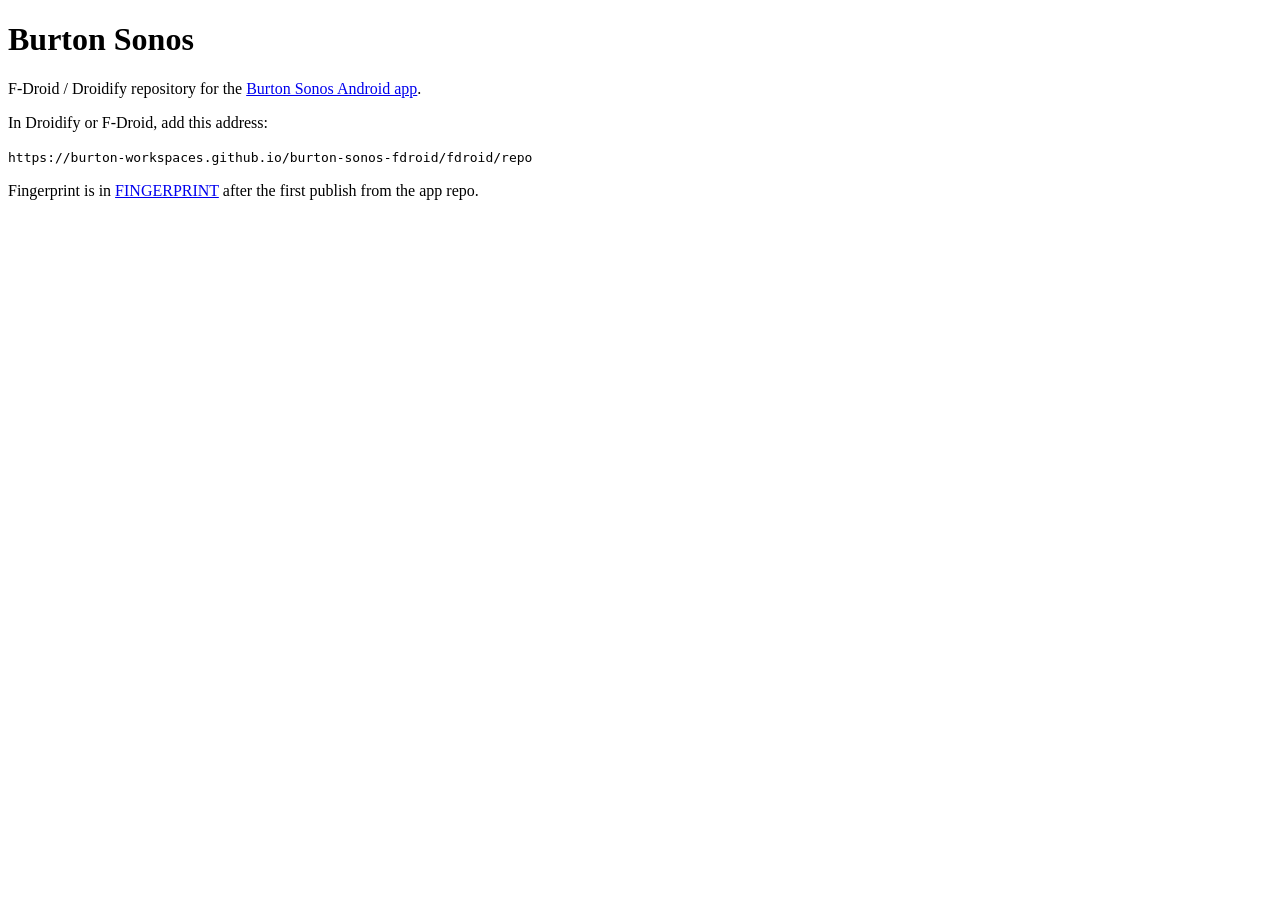
==== index.html @ 523a694f "docs: scaffold the Burton Sonos F-Droid GitHub Pages site" ====
<!DOCTYPE html>
<html lang="en">
<head>
  <meta charset="utf-8">
  <meta name="viewport" content="width=device-width, initial-scale=1">
  <title>Burton Sonos F-Droid repo</title>
</head>
<body>
  <h1>Burton Sonos</h1>
  <p>
    F-Droid / Droidify repository for the
    <a href="https://github.com/Burton-Workspaces/burton-sonos-android">Burton Sonos Android app</a>.
  </p>
  <p>In Droidify or F-Droid, add this address:</p>
  <p><code>https://burton-workspaces.github.io/burton-sonos-fdroid/fdroid/repo</code></p>
  <p>
    Fingerprint is in
    <a href="FINGERPRINT">FINGERPRINT</a>
    after the first publish from the app repo.
  </p>
</body>
</html>
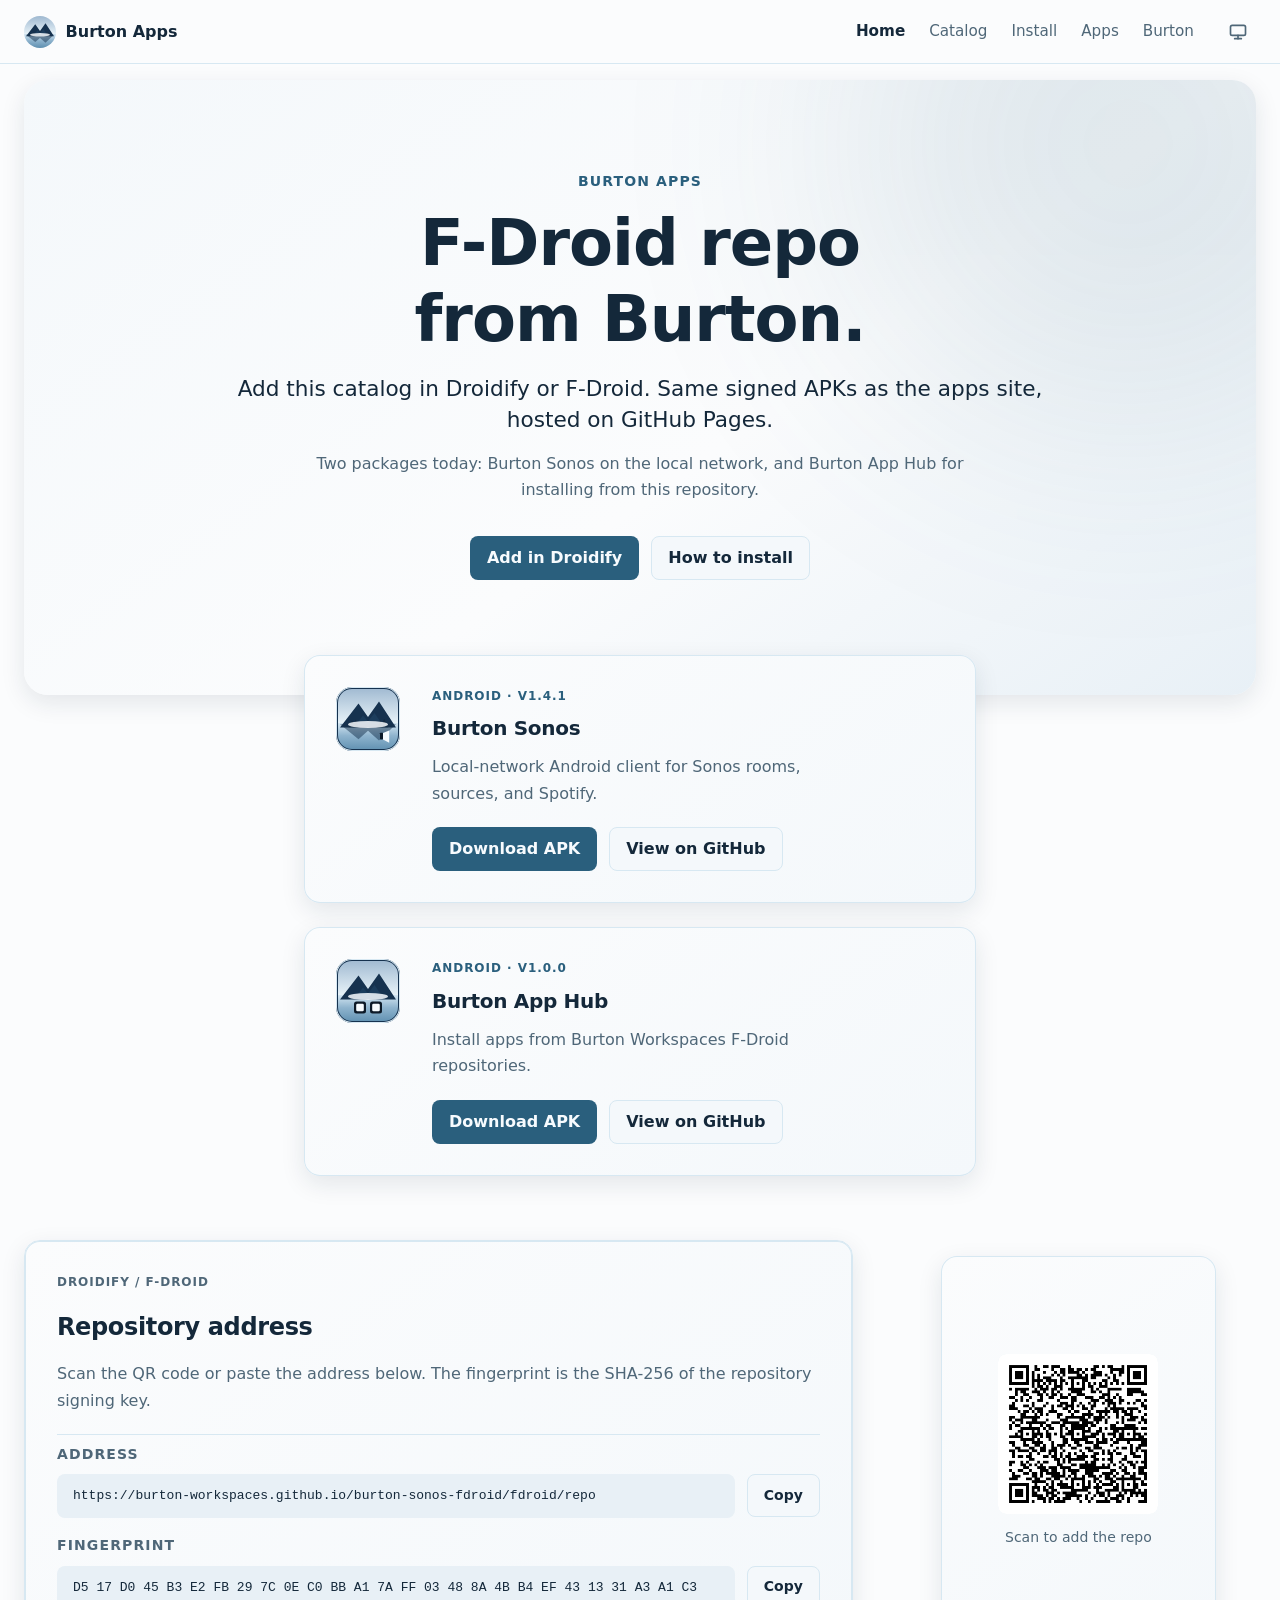
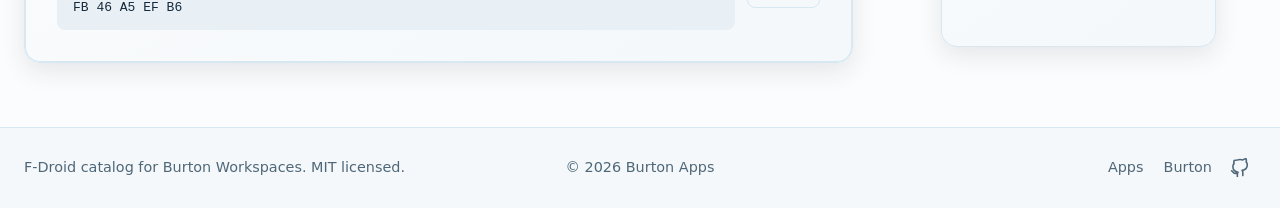
==== commit 23baa595: "Match GitHub Pages to the Burton Apps site. Rebuild the Pages landing and F-Droid catalog HTML with " ====
--- a/index.html
+++ b/index.html
@@ -1,22 +1,282 @@
-<!DOCTYPE html>
-<html lang="en">
+<!doctype html>
+<html lang="en" dir="ltr">
 <head>
   <meta charset="utf-8">
   <meta name="viewport" content="width=device-width, initial-scale=1">
-  <title>Burton Sonos F-Droid repo</title>
+  <title>F-Droid repo from Burton. | Burton Apps</title>
+  <script>
+    (function () {
+      var storageKey = "devlab-theme-color-mode";
+      var root = document.documentElement;
+      var defaultMode = "system";
+      var brandId = "burton";
+
+      function isValidMode(mode) {
+        return mode === "light" || mode === "dark" || mode === "system";
+      }
+
+      function getSystemTheme() {
+        return window.matchMedia && window.matchMedia("(prefers-color-scheme: dark)").matches
+          ? "dark"
+          : "light";
+      }
+
+      function resolveTheme(mode) {
+        return mode === "system" ? getSystemTheme() : mode;
+      }
+
+      function getStoredMode() {
+        try {
+          return localStorage.getItem(storageKey);
+        } catch (_) {
+          return null;
+        }
+      }
+
+      var storedMode = getStoredMode();
+      var mode = isValidMode(storedMode) ? storedMode : defaultMode;
+
+      if (!isValidMode(mode)) {
+        mode = "system";
+      }
+
+      root.dataset.themeDefault = defaultMode;
+      root.dataset.themeMode = mode;
+      root.dataset.theme = resolveTheme(mode);
+      root.dataset.brand = brandId;
+    })();
+  </script>
+  <meta name="description" content="Add the Burton Workspaces catalog in Droidify or F-Droid. Signed Android apps, hosted on GitHub Pages.">
+  <link rel="canonical" href="https://burton-workspaces.github.io/burton-sonos-fdroid/">
+  <meta property="og:title" content="F-Droid repo from Burton.">
+  <meta property="og:description" content="Add the Burton Workspaces catalog in Droidify or F-Droid. Signed Android apps, hosted on GitHub Pages.">
+  <meta property="og:type" content="website">
+  <meta property="og:url" content="https://burton-workspaces.github.io/burton-sonos-fdroid/">
+  <meta property="og:site_name" content="Burton Apps">
+  <meta name="twitter:card" content="summary">
+  <meta name="twitter:title" content="F-Droid repo from Burton.">
+  <meta name="twitter:description" content="Add the Burton Workspaces catalog in Droidify or F-Droid. Signed Android apps, hosted on GitHub Pages.">
+  <meta name="theme-color" content="#ffffff" media="(prefers-color-scheme: light)">
+  <meta name="theme-color" content="#071018" media="(prefers-color-scheme: dark)">
+  <link rel="icon" href="favicon.svg" type="image/svg+xml">
+  <link rel="stylesheet" href="css/main.css">
+  <link rel="stylesheet" href="css/custom.css">
+  <link rel="stylesheet" href="css/repo.css">
 </head>
 <body>
-  <h1>Burton Sonos</h1>
-  <p>
-    F-Droid / Droidify repository for the
-    <a href="https://github.com/Burton-Workspaces/burton-sonos-android">Burton Sonos Android app</a>.
-  </p>
-  <p>In Droidify or F-Droid, add this address:</p>
-  <p><code>https://burton-workspaces.github.io/burton-sonos-fdroid/fdroid/repo</code></p>
-  <p>
-    Fingerprint is in
-    <a href="FINGERPRINT">FINGERPRINT</a>
-    after the first publish from the app repo.
-  </p>
+  <a class="skip-link" href="#main-content">Skip to content</a>
+
+  <div class="site-shell">
+    <header class="site-header site-header-has-menu">
+      <div class="site-header-inner">
+        <a class="site-logo" href="./">
+          <img class="site-logo-mark site-logo-mark-image" src="assets/brand/burton.svg" alt="" width="32" height="32">
+          <span class="site-logo-text">Burton Apps</span>
+        </a>
+
+        <nav class="site-nav" aria-label="Main navigation">
+          <a class="site-nav-link is-active" href="./" aria-current="page">Home</a>
+          <a class="site-nav-link" href="fdroid/repo/">Catalog</a>
+          <a class="site-nav-link" href="https://apps.burton.work/docs/install">Install</a>
+          <a class="site-nav-link" href="https://apps.burton.work">Apps</a>
+          <a class="site-nav-link" href="https://burton.work">Burton</a>
+        </nav>
+
+        <button
+          class="theme-toggle"
+          type="button"
+          data-theme-toggle
+          aria-label="System theme"
+          title="System theme"
+        >
+          <svg class="theme-toggle-svg system" viewBox="0 0 24 24" focusable="false" aria-hidden="true" fill="none" stroke="currentColor" stroke-width="2" stroke-linecap="round" stroke-linejoin="round"><rect width="18" height="12" x="3" y="4" rx="2"></rect><path d="M8 20h8"></path><path d="M12 16v4"></path></svg>
+          <svg class="theme-toggle-svg sun" viewBox="0 0 24 24" focusable="false" aria-hidden="true" fill="none" stroke="currentColor" stroke-width="2" stroke-linecap="round" stroke-linejoin="round"><circle cx="12" cy="12" r="4"></circle><path d="M12 2v2.5"></path><path d="M12 19.5V22"></path><path d="M2 12h2.5"></path><path d="M19.5 12H22"></path><path d="M4.93 4.93l1.77 1.77"></path><path d="M17.3 17.3l1.77 1.77"></path><path d="M4.93 19.07l1.77-1.77"></path><path d="M17.3 6.7l1.77-1.77"></path></svg>
+          <svg class="theme-toggle-svg moon" viewBox="0 0 24 24" focusable="false" aria-hidden="true" fill="none" stroke="currentColor" stroke-width="2" stroke-linecap="round" stroke-linejoin="round"><path d="M21 12.8A9 9 0 1 1 11.2 3 7 7 0 0 0 21 12.8Z"></path></svg>
+        </button>
+
+        <button
+          class="site-menu-button"
+          type="button"
+          aria-label="Open menu"
+          aria-controls="site-menu"
+          aria-expanded="false"
+          data-site-menu-toggle
+        >
+          <span class="site-menu-button-icon" aria-hidden="true"></span>
+        </button>
+      </div>
+    </header>
+
+    <div class="site-menu-backdrop" data-site-menu-backdrop hidden></div>
+    <div
+      id="site-menu"
+      class="site-menu"
+      role="dialog"
+      aria-label="Mobile navigation"
+      aria-modal="true"
+      aria-hidden="true"
+      data-site-menu
+      data-site-menu-initial-panel="main"
+      inert
+    >
+      <div class="site-menu-header">
+        <p class="site-menu-title">Menu</p>
+        <button class="site-menu-close" type="button" aria-label="Close menu" data-site-menu-close>&times;</button>
+      </div>
+      <div id="site-menu-panel-main" class="site-menu-panel" data-site-menu-panel="main">
+        <nav class="site-menu-nav" aria-label="Main mobile navigation">
+          <a class="site-menu-link is-active" href="./" aria-current="page">Home</a>
+          <a class="site-menu-link" href="fdroid/repo/">Catalog</a>
+          <a class="site-menu-link" href="https://apps.burton.work/docs/install">Install</a>
+          <a class="site-menu-link" href="https://apps.burton.work">Apps</a>
+          <a class="site-menu-link" href="https://burton.work">Burton</a>
+        </nav>
+      </div>
+    </div>
+
+    <main id="main-content" class="site-main site-main-home-wide" tabindex="-1">
+      <div class="home-page home-page-wide">
+        <div class="home-first-screen">
+          <section class="hero hero-wide">
+            <div class="hero-copy">
+              <div class="hero-heading">
+                <p class="hero-eyebrow">Burton Apps</p>
+                <h1 class="hero-title">F-Droid repo from Burton.</h1>
+              </div>
+              <div class="hero-lead">
+                <p class="hero-description">
+                  Add this catalog in Droidify or F-Droid. Same signed APKs as
+                  the apps site, hosted on GitHub Pages.
+                </p>
+                <div class="hero-content">
+                  <p>
+                    Two packages today: Burton Sonos on the local network, and Burton App Hub for installing from this repository.
+                  </p>
+                </div>
+                <div class="hero-actions">
+                  <a
+                    class="button button-primary"
+                    href="https://fdroid.link/#https://burton-workspaces.github.io/burton-sonos-fdroid/fdroid/repo?fingerprint=D517D045B3E2FB297C0EC0BBA17AFF03488A4BB4EF431331A3A1C3FB46A5EFB6"
+                  >
+                    Add in Droidify
+                  </a>
+                  <a class="button button-secondary" href="https://apps.burton.work/docs/install">
+                    How to install
+                  </a>
+                </div>
+              </div>
+            </div>
+          </section>
+
+          <section class="app-catalog" aria-label="Android applications">
+            <ul class="app-grid">
+              <li class="app-card">
+                <div class="app-card-mark">
+                  <img src="assets/apps/burton-sonos.svg" alt="" width="64" height="64">
+                </div>
+                <div class="app-card-body">
+                  <p class="app-card-kicker">Android · v1.4.1</p>
+                  <h2 class="app-card-title">Burton Sonos</h2>
+                  <p class="app-card-description">Local-network Android client for Sonos rooms, sources, and Spotify.</p>
+                  <div class="app-card-actions">
+                    <a class="button button-primary" href="fdroid/repo/burton-sonos-1.4.1.apk" download>Download APK</a>
+                    <a class="button button-secondary" href="https://github.com/Burton-Workspaces/burton-sonos-android">View on GitHub</a>
+                  </div>
+                </div>
+              </li>
+              <li class="app-card">
+                <div class="app-card-mark">
+                  <img src="assets/apps/burton-app-hub.svg" alt="" width="64" height="64">
+                </div>
+                <div class="app-card-body">
+                  <p class="app-card-kicker">Android · v1.0.0</p>
+                  <h2 class="app-card-title">Burton App Hub</h2>
+                  <p class="app-card-description">Install apps from Burton Workspaces F-Droid repositories.</p>
+                  <div class="app-card-actions">
+                    <a class="button button-primary" href="fdroid/repo/burton-app-hub-1.0.0.apk" download>Download APK</a>
+                    <a class="button button-secondary" href="https://github.com/Burton-Workspaces/burton-app-hub">View on GitHub</a>
+                  </div>
+                </div>
+              </li>
+            </ul>
+          </section>
+        </div>
+
+        <section class="repo-add" aria-labelledby="repo-heading">
+          <div class="repo-add-grid">
+            <div class="repo-panel">
+              <p class="repo-kicker">Droidify / F-Droid</p>
+              <h2 id="repo-heading">Repository address</h2>
+              <p>
+                Scan the QR code or paste the address below. The fingerprint is the SHA-256 of the repository signing key.
+              </p>
+              <dl class="repo-fields">
+                <div class="repo-field">
+                  <dt>Address</dt>
+                  <dd>
+                    <code>https://burton-workspaces.github.io/burton-sonos-fdroid/fdroid/repo</code>
+                    <button
+                      class="copy-button"
+                      type="button"
+                      data-copy="https://burton-workspaces.github.io/burton-sonos-fdroid/fdroid/repo"
+                      data-copy-label="Copy"
+                      data-copied-label="Copied"
+                    >
+                      <span data-copy-text>Copy</span>
+                    </button>
+                  </dd>
+                </div>
+                <div class="repo-field">
+                  <dt>Fingerprint</dt>
+                  <dd>
+                    <code class="fingerprint">D5 17 D0 45 B3 E2 FB 29 7C 0E C0 BB A1 7A FF 03 48 8A 4B B4 EF 43 13 31 A3 A1 C3 FB 46 A5 EF B6</code>
+                    <button
+                      class="copy-button"
+                      type="button"
+                      data-copy="D517D045B3E2FB297C0EC0BBA17AFF03488A4BB4EF431331A3A1C3FB46A5EFB6"
+                      data-copy-label="Copy"
+                      data-copied-label="Copied"
+                    >
+                      <span data-copy-text>Copy</span>
+                    </button>
+                  </dd>
+                </div>
+              </dl>
+            </div>
+            <figure class="repo-qr">
+              <a href="fdroid/repo/index.png" title="Enlarge repository QR code">
+                <img src="fdroid/repo/index.png" alt="QR code for the Burton Workspaces F-Droid repository" width="160" height="160">
+              </a>
+              <figcaption class="repo-qr-caption">Scan to add the repo</figcaption>
+            </figure>
+          </div>
+        </section>
+      </div>
+    </main>
+
+    <footer class="site-footer">
+      <div class="site-footer-inner">
+        <p class="site-footer-note">F-Droid catalog for Burton Workspaces. MIT licensed.</p>
+        <p class="site-footer-copyright">&copy; 2026 Burton Apps</p>
+        <nav class="site-footer-links" aria-label="Project">
+          <a class="site-footer-link" href="https://apps.burton.work">Apps</a>
+          <a class="site-footer-link" href="https://burton.work">Burton</a>
+          <a
+            class="site-footer-link site-footer-link-icon"
+            href="https://github.com/Burton-Workspaces/burton-sonos-fdroid"
+            aria-label="GitHub"
+          >
+            <span class="site-footer-link-mark" aria-hidden="true">
+              <svg focusable="false" class="social-icon" viewBox="0 0 24 24" fill="none" stroke="currentColor" stroke-width="2" stroke-linecap="round" stroke-linejoin="round"><path d="M9 19c-5 1.5-5-2.5-7-3m14 6v-3.9a3.4 3.4 0 0 0-.9-2.6c3.2-.4 6.5-1.6 6.5-7a5.4 5.4 0 0 0-1.5-3.7 5 5 0 0 0-.1-3.8s-1.2-.4-3.9 1.4a13.3 13.3 0 0 0-7.1 0C6.5 2.8 5.2 3.2 5.2 3.2a5 5 0 0 0-.1 3.8A5.4 5.4 0 0 0 3.6 10.7c0 5.4 3.3 6.6 6.5 7a3.4 3.4 0 0 0-.9 2.6V24"></path></svg>
+            </span>
+          </a>
+        </nav>
+      </div>
+    </footer>
+  </div>
+
+  <script src="js/theme.js"></script>
+  <script src="js/site-menu.js"></script>
+  <script src="js/copy.js"></script>
 </body>
 </html>
--- a/css/main.css
+++ b/css/main.css
@@ -0,0 +1 @@
+:root{color-scheme:light;--color-bg: #ffffff;--color-surface: #f9fafb;--color-fg: #111827;--color-muted: #6b7280;--color-border: #e5e7eb;--color-accent: #2563eb;--color-accent-contrast: #ffffff;--shadow-color: 15 23 42;--color-code-bg: #f3f4f6;--color-code-fg: #111827;--color-pre-bg: #f8fafc;--color-pre-fg: #1e293b;--color-callout-info-bg: #e8f6fb;--color-callout-info-border: #4cb3d4;--color-callout-info-fg: #193b47;--color-callout-warning-bg: #fff8e6;--color-callout-warning-border: #e6a700;--color-callout-warning-fg: #4d3800;--color-callout-error-bg: #feebec;--color-callout-error-border: #e13238;--color-callout-error-fg: #4b1113;--color-callout-tip-bg: #e6f6e6;--color-callout-tip-border: #009400;--color-callout-tip-fg: #003100;--font-sans: system-ui, -apple-system, BlinkMacSystemFont, "Segoe UI", sans-serif;--font-mono: "SFMono-Regular", Consolas, "Liberation Mono", Menlo, monospace;--text-xs: 0.75rem;--text-sm: 0.875rem;--text-base: 1rem;--text-lg: 1.125rem;--text-xl: 1.25rem;--text-2xl: 1.5rem;--text-3xl: 2rem;--text-display: clamp(2.5rem, 6vw, 4rem);--leading-tight: 1.2;--leading-snug: 1.4;--leading-body: 1.65;--tracking-heading: -0.015em;--tracking-label: 0.08em;--space-1: 0.25rem;--space-2: 0.5rem;--space-3: 0.75rem;--space-4: 1rem;--space-5: 1.25rem;--space-6: 1.5rem;--space-8: 2rem;--space-10: 2.5rem;--space-12: 3rem;--space-16: 4rem;--space-20: 5rem;--radius-sm: 0.375rem;--radius-md: 0.5rem;--radius-lg: 0.75rem;--radius-pill: 999px;--color-surface-raised: var(--color-bg);--color-surface-subtle: var(--color-surface);--color-surface-strong: var(--color-code-bg);--shadow-sm: 0 1px 2px rgb(var(--shadow-color) / 6%);--shadow-md: 0 0.5rem 1.5rem rgb(var(--shadow-color) / 10%);--shadow-overlay: 0 1rem 3rem rgb(var(--shadow-color) / 18%), 0 0.25rem 0.75rem rgb(var(--shadow-color) / 10%);--duration-fast: 160ms;--ease-standard: ease;--focus-ring: 2px solid var(--color-accent);--site-width: 70rem;--header-width: 90rem;--wide-width: 90rem;--wide-gutter: 3rem;--wide-gutter-compact: 2rem;--layout-gutter: 3rem;--header-height: 4rem;--sticky-offset: calc(var(--header-height) + 1rem);--content-width: 53.75rem}@media (max-width: 760px){:root{--layout-gutter: 2rem}body.has-site-search{--header-height: 7rem;--sticky-offset: calc(var(--header-height) + 1rem)}}@media (prefers-color-scheme: dark){:root{color-scheme:dark;--color-bg: #0b1120;--color-surface: #111827;--color-fg: #f9fafb;--color-muted: #9ca3af;--color-border: #1f2937;--color-accent: #60a5fa;--color-accent-contrast: #0b1120;--shadow-color: 0 0 0;--color-code-bg: #1f2937;--color-code-fg: #f9fafb;--color-pre-bg: #0f172a;--color-pre-fg: #e2e8f0;--color-callout-info-bg: #193b47;--color-callout-info-border: #4cb3d4;--color-callout-info-fg: #c8ecf7;--color-callout-warning-bg: #4d3800;--color-callout-warning-border: #e6a700;--color-callout-warning-fg: #ffe8a3;--color-callout-error-bg: #4b1113;--color-callout-error-border: #e13238;--color-callout-error-fg: #fccfd0;--color-callout-tip-bg: #003100;--color-callout-tip-border: #009400;--color-callout-tip-fg: #b8e6b8}}:root[data-theme=light]{color-scheme:light;--color-bg: #ffffff;--color-surface: #f9fafb;--color-fg: #111827;--color-muted: #6b7280;--color-border: #e5e7eb;--color-accent: #2563eb;--color-accent-contrast: #ffffff;--shadow-color: 15 23 42;--color-code-bg: #f3f4f6;--color-code-fg: #111827;--color-pre-bg: #f8fafc;--color-pre-fg: #1e293b;--color-callout-info-bg: #e8f6fb;--color-callout-info-border: #4cb3d4;--color-callout-info-fg: #193b47;--color-callout-warning-bg: #fff8e6;--color-callout-warning-border: #e6a700;--color-callout-warning-fg: #4d3800;--color-callout-error-bg: #feebec;--color-callout-error-border: #e13238;--color-callout-error-fg: #4b1113;--color-callout-tip-bg: #e6f6e6;--color-callout-tip-border: #009400;--color-callout-tip-fg: #003100}:root[data-theme=dark]{color-scheme:dark;--color-bg: #0b1120;--color-surface: #111827;--color-fg: #f9fafb;--color-muted: #9ca3af;--color-border: #1f2937;--color-accent: #60a5fa;--color-accent-contrast: #0b1120;--shadow-color: 0 0 0;--color-code-bg: #1f2937;--color-code-fg: #f9fafb;--color-pre-bg: #0f172a;--color-pre-fg: #e2e8f0;--color-callout-info-bg: #193b47;--color-callout-info-border: #4cb3d4;--color-callout-info-fg: #c8ecf7;--color-callout-warning-bg: #4d3800;--color-callout-warning-border: #e6a700;--color-callout-warning-fg: #ffe8a3;--color-callout-error-bg: #4b1113;--color-callout-error-border: #e13238;--color-callout-error-fg: #fccfd0;--color-callout-tip-bg: #003100;--color-callout-tip-border: #009400;--color-callout-tip-fg: #b8e6b8}*,*::before,*::after{box-sizing:border-box}html{font-size:16px}body{margin:0;background:var(--color-bg);color:var(--color-fg);font-family:var(--font-sans);line-height:var(--leading-body)}a{color:var(--color-accent);text-decoration:none}a:hover{text-decoration:underline}h1,h2,h3{line-height:var(--leading-tight);letter-spacing:var(--tracking-heading);text-wrap:balance}h1{margin:0 0 var(--space-4);font-size:var(--text-display)}h2{font-size:var(--text-2xl)}h3{font-size:var(--text-xl)}p{margin:0 0 var(--space-4)}.skip-link{position:fixed;z-index:100;top:.75rem;inset-inline-start:.75rem;padding:.7rem var(--space-4);border-radius:var(--radius-pill);background:var(--color-accent);color:var(--color-accent-contrast);font-weight:700;line-height:1;text-decoration:none;transform:translateY(calc(-100% - 1.5rem))}.skip-link:focus{transform:translateY(0)}.site-main:focus{outline:none}.site-shell{min-height:100vh;display:flex;flex-direction:column}.site-main{width:min(100% - var(--layout-gutter),var(--site-width));margin:0 auto;padding:var(--space-16) 0;flex:1}.site-main-home-wide{width:100%;max-width:none;padding:0}.site-main-docs{width:100%;max-width:none;padding:0}.site-main>.content,.site-main>.page-header{max-width:var(--content-width)}.site-header{position:sticky;z-index:10;top:0;width:100%;background:var(--color-surface-raised);box-shadow:inset 0 -1px 0 var(--color-border)}.site-header-inner{display:flex;align-items:center;justify-content:flex-start;gap:var(--space-4);width:min(100% - var(--layout-gutter),var(--header-width));min-height:var(--header-height);margin:0 auto}.site-logo{display:inline-flex;align-items:center;gap:.6rem;flex:0 0 auto;min-height:2.25rem;color:var(--color-fg);font-weight:700;letter-spacing:0}.site-logo:hover{text-decoration:none}.site-logo-mark{flex:0 0 auto;width:2rem;height:2rem}.site-logo-mark-default{fill:none;stroke:var(--color-accent);stroke-width:2;stroke-linejoin:round}.site-logo-mark-image{display:block;object-fit:contain}.site-logo-text{line-height:1.2}.site-logo+.site-search,.site-logo+.theme-toggle{margin-inline-start:auto}.site-nav{display:flex;align-items:center;gap:var(--space-1);margin-inline-start:auto}.site-nav-link{display:inline-flex;align-items:center;min-height:2.25rem;padding:.4rem .625rem;border-radius:var(--radius-md);color:var(--color-muted);font-size:.95rem;transition:background-color var(--duration-fast) var(--ease-standard),color var(--duration-fast) var(--ease-standard)}.site-nav-link:hover{background:var(--color-surface);color:var(--color-fg);text-decoration:none}.site-nav-link:focus-visible{outline:var(--focus-ring);outline-offset:2px}.site-nav-link.is-active{background:rgba(0,0,0,0);color:var(--color-fg);font-weight:700}@media (max-width: 760px){body:not(.site-menu-is-ready) .site-header-has-menu{position:static}.site-logo+.site-search+.theme-toggle{margin-inline-start:auto}.site-logo{min-width:0}.site-logo-text{overflow:hidden;text-overflow:ellipsis;white-space:nowrap}}.site-footer{flex:0 0 auto;width:100%;margin:0;padding:0;border-block-start:1px solid var(--color-border);color:var(--color-muted);font-size:.9rem}.site-footer-inner{display:grid;grid-template-columns:minmax(0, 1fr) auto minmax(0, 1fr);align-items:center;gap:var(--space-4);width:min(100% - var(--layout-gutter),var(--header-width));margin:0 auto;padding:var(--space-6) 0;text-align:center}.site-footer>p{width:min(100% - var(--layout-gutter),var(--header-width));margin:0 auto;padding:var(--space-6) 0;text-align:center}.site-footer-inner>*{min-width:0;margin:0}.site-footer-note{grid-column:1;justify-self:start;text-align:start;overflow-wrap:anywhere}.site-footer-copyright{grid-column:2;justify-self:center;max-width:32rem;line-height:1.5;overflow-wrap:anywhere}.site-footer-links{grid-column:3;justify-self:end;display:flex;align-items:center;justify-content:flex-end;flex-wrap:wrap;gap:var(--space-1)}.site-footer-link{display:inline-flex;align-items:center;justify-content:center;min-height:2rem;padding:.3rem .5rem;border-radius:var(--radius-sm);color:inherit;line-height:1.2}.site-footer-link-icon{width:2rem;padding:.4rem}.site-footer-link:hover{background:var(--color-surface);color:var(--color-fg);text-decoration:none}.site-footer-link:focus-visible{outline:var(--focus-ring);outline-offset:2px}.site-footer-link-mark,.site-footer-link-mark svg{display:block;width:100%;height:100%}.site-footer-compact{margin-top:auto;font-size:.78rem}.site-footer-compact .site-footer-inner{grid-template-columns:minmax(0, 1fr);gap:var(--space-3);width:100%;margin:0;padding:var(--space-5)}.site-footer-compact>p{width:100%;margin:0;padding:var(--space-5)}.site-footer-compact .site-footer-inner>*{grid-column:1;justify-self:center;text-align:center}.site-footer-compact .site-footer-links{justify-content:center}@media (max-width: 760px){.site-footer-inner{grid-template-columns:minmax(0, 1fr);gap:var(--space-3)}.site-footer-inner>*{grid-column:1;justify-self:center;text-align:center}.site-footer-links{justify-content:center}}.button{display:inline-flex;align-items:center;justify-content:center;min-height:2.75rem;padding:.7rem var(--space-4);border:1px solid rgba(0,0,0,0);border-radius:var(--radius-md);font-weight:700;line-height:1;cursor:pointer;transition:background-color var(--duration-fast) var(--ease-standard),border-color var(--duration-fast) var(--ease-standard)}.button:hover{text-decoration:none}.button:focus-visible{outline:var(--focus-ring);outline-offset:3px}.button-primary{background:var(--color-accent);color:var(--color-accent-contrast)}.button-secondary{border-color:var(--color-border);background:var(--color-surface-subtle);color:var(--color-fg)}@supports (background: color-mix(in srgb, #fff 80%, rgba(0,0,0,0))){@media (hover: hover){.button-primary:not([disabled]):hover{background:color-mix(in srgb, var(--color-accent) 88%, var(--color-fg))}.button-secondary:not([disabled]):hover{background:color-mix(in srgb, var(--color-surface) 90%, var(--color-fg));border-color:color-mix(in srgb, var(--color-border) 70%, var(--color-fg))}}}.feature-grid{display:grid;grid-template-columns:repeat(3, minmax(0, 1fr));gap:var(--space-4);margin-top:var(--space-8)}.feature-card{padding:var(--space-5);border:1px solid var(--color-border);border-radius:var(--radius-lg);background:var(--color-surface-raised);box-shadow:var(--shadow-sm)}.feature-card-kicker{margin:0 0 var(--space-2);color:var(--color-accent);font-size:.8rem;font-weight:700;letter-spacing:var(--tracking-label);text-transform:uppercase}.feature-card-title{margin:0 0 var(--space-3);font-size:1.1rem;letter-spacing:0}.feature-card-description{margin:0;color:var(--color-muted);font-size:.95rem}@media (max-width: 760px){.feature-grid{grid-template-columns:1fr}}.content .card{display:block;padding:var(--space-5);border:1px solid var(--color-border);border-radius:var(--radius-lg);background:var(--color-surface-subtle);color:inherit;box-shadow:var(--shadow-sm);text-decoration:none;transition:background-color var(--duration-fast) var(--ease-standard),border-color var(--duration-fast) var(--ease-standard),box-shadow var(--duration-fast) var(--ease-standard)}.content a.card:hover{border-color:var(--color-accent);background:var(--color-surface-raised);box-shadow:var(--shadow-md)}.content .card-title{margin:0 0 var(--space-2);font-size:1.1rem}.content .card-body{color:var(--color-muted);font-size:.95rem}.content .card-body p:last-child{margin-bottom:0}.content-badge{display:inline-flex;align-items:center;max-width:100%;min-height:1.55rem;padding:.1rem .55rem;border:1px solid var(--color-border);border-radius:var(--radius-pill);background:var(--color-surface-strong);color:var(--color-fg);font-size:var(--text-xs);font-weight:700;line-height:1.3;overflow-wrap:anywhere;vertical-align:.08em}.content-badge-info{border-color:var(--color-callout-info-border);background:var(--color-callout-info-bg);color:var(--color-callout-info-fg)}.content-badge-success{border-color:var(--color-callout-tip-border);background:var(--color-callout-tip-bg);color:var(--color-callout-tip-fg)}.content-badge-warning{border-color:var(--color-callout-warning-border);background:var(--color-callout-warning-bg);color:var(--color-callout-warning-fg)}.content-badge-danger{border-color:var(--color-callout-error-border);background:var(--color-callout-error-bg);color:var(--color-callout-error-fg)}.page-header{margin-bottom:var(--space-8)}.page-description{max-width:60ch;margin:0;color:var(--color-muted);font-size:var(--text-lg)}.content{max-width:var(--content-width);overflow-wrap:break-word}.breadcrumbs{margin-bottom:var(--space-5);color:var(--color-muted);font-size:.85rem}.breadcrumbs-list{display:flex;flex-wrap:wrap;align-items:center;gap:.4rem;width:fit-content;margin:0;padding:0;list-style:none}.breadcrumbs-item{display:inline-flex;align-items:center;gap:.4rem;min-width:0;overflow-wrap:anywhere}.breadcrumbs-item:not(:last-child)::after{color:var(--color-muted);content:"/"}.breadcrumbs a{color:var(--color-muted)}.breadcrumbs a:hover{color:var(--color-fg);text-decoration:none}.breadcrumbs-item[aria-current=page]{color:var(--color-fg);font-weight:700}.content h2{margin-top:var(--space-10)}.content :is(h2,h3,h4,h5,h6){scroll-margin-top:var(--sticky-offset)}.content :is(h1,h2,h3,h4,h5,h6) .zola-anchor{display:inline-block;margin-inline-start:.35rem;vertical-align:middle;font-size:.85rem;color:var(--color-muted);opacity:0;transition:color var(--duration-fast) var(--ease-standard),opacity var(--duration-fast) var(--ease-standard)}.content :is(h1,h2,h3,h4,h5,h6) .zola-anchor .content-icon{font-size:1em}.content :is(h1,h2,h3,h4,h5,h6):hover .zola-anchor,.content :is(h1,h2,h3,h4,h5,h6) .zola-anchor:focus-visible{opacity:1}.content .zola-anchor:hover,.content .zola-anchor:focus-visible{color:var(--color-accent)}.content .zola-anchor:focus-visible{outline:var(--focus-ring);outline-offset:2px}@media (prefers-reduced-motion: reduce){.content :is(h1,h2,h3,h4,h5,h6) .zola-anchor{transition:none}}.content a{overflow-wrap:anywhere}.content table{width:100%;margin:var(--space-5) 0;border:1px solid var(--color-border);border-collapse:separate;border-spacing:0;border-radius:var(--radius-md);overflow:hidden;font-size:.95rem}.content th,.content td{padding:.65rem .8rem;border-bottom:1px solid var(--color-border);text-align:start;vertical-align:top}.content th{background:var(--color-surface-subtle);color:var(--color-fg);font-weight:700}.content tr:last-child td{border-bottom:0}.content-icon{display:inline-block;vertical-align:-.18em;color:currentColor;line-height:1}@media (max-width: 768px){.content table{display:block;overflow-x:auto;-webkit-overflow-scrolling:touch}}.content-icon svg{display:block;width:1em;height:1em}.content-icon-inline{font-size:1.15em}.content-icon-sm{font-size:.95em}.content-icon-md{font-size:1.5em}.content-icon-lg{font-size:2em}.page-list{display:grid;gap:var(--space-4);margin-top:var(--space-8)}.page-list-item{padding:var(--space-5);border:1px solid var(--color-border);border-radius:var(--radius-lg);background:var(--color-surface-raised);box-shadow:var(--shadow-sm)}.page-list-item h2{margin:0 0 var(--space-2);font-size:1.15rem}.page-list-item p{margin:0;color:var(--color-muted)}.pagination{display:grid;grid-template-columns:1fr auto 1fr;align-items:center;gap:var(--space-4);margin-top:var(--space-8);padding-top:var(--space-6);border-top:1px solid var(--color-border)}.pagination-link{color:var(--color-fg);font-weight:700}.pagination-arrow{display:inline-block}[dir=rtl] .pagination-arrow{transform:rotate(180deg)}.pagination-previous{justify-self:start}.pagination-next{grid-column:3;justify-self:end}.pagination-status{grid-column:2;color:var(--color-muted);font-size:.9rem}@media (max-width: 480px){.pagination{gap:var(--space-2)}.pagination-status{font-size:.8rem}}.site-main-not-found{display:grid;place-items:center}.not-found{display:grid;justify-items:center;gap:var(--space-4);width:min(100%,46rem);margin:0 auto;text-align:center}.not-found-code{margin:0 0 var(--space-1);color:var(--color-accent);font-family:var(--font-mono);font-size:7rem;font-weight:800;letter-spacing:0;line-height:.8}.not-found h1{margin:0;font-size:2.75rem;letter-spacing:0;line-height:1.05}.not-found-description{max-width:38rem;margin:0;color:var(--color-muted);font-size:1.15rem}.not-found-actions{display:flex;flex-wrap:wrap;justify-content:center;gap:var(--space-3);margin-top:var(--space-4)}.not-found-hint{max-width:34rem;margin:0;color:var(--color-muted);font-size:.95rem}@media (min-width: 760px){.not-found-code{font-size:11rem}.not-found h1{font-size:3.25rem}}@media (max-width: 480px){.not-found-actions{width:100%}.not-found-actions .button{width:100%}}.theme-toggle{display:inline-grid;align-items:center;justify-content:center;flex:0 0 auto;width:2.25rem;height:2.25rem;padding:0;border:0;border-radius:var(--radius-pill);background:rgba(0,0,0,0);cursor:pointer;color:var(--color-muted);transition:background-color var(--duration-fast) var(--ease-standard),color var(--duration-fast) var(--ease-standard)}.theme-toggle:hover{background:var(--color-surface-subtle);color:var(--color-fg)}.theme-toggle:focus-visible{outline:var(--focus-ring);outline-offset:2px}.theme-toggle .theme-toggle-svg{grid-area:1/1;width:1.25rem;height:1.25rem;stroke:currentColor;fill:none;stroke-width:2;stroke-linecap:round;stroke-linejoin:round}.theme-toggle .theme-toggle-svg.system,.theme-toggle .theme-toggle-svg.sun,.theme-toggle .theme-toggle-svg.moon{display:none}:root[data-theme-mode=system] .theme-toggle .theme-toggle-svg.system{display:block}:root[data-theme-mode=light] .theme-toggle .theme-toggle-svg.sun{display:block}:root[data-theme-mode=dark] .theme-toggle .theme-toggle-svg.moon{display:block}.content code{direction:ltr;unicode-bidi:isolate;overflow-wrap:anywhere;padding:.15rem .35rem;border-radius:var(--radius-sm);background:var(--color-code-bg);color:var(--color-code-fg);font-family:var(--font-mono);font-size:.9em}.content pre.giallo{color-scheme:inherit !important;background-color:var(--color-pre-bg) !important;color:var(--color-pre-fg) !important}.content pre{direction:ltr;max-width:100%;margin:var(--space-6) 0;overflow-x:auto;overscroll-behavior-inline:contain;padding:1.125rem 1.25rem;border:1px solid color-mix(in srgb, var(--color-pre-fg) 15%, var(--color-pre-bg));border-radius:calc(var(--radius-lg) + .125rem);background:var(--color-pre-bg);color:var(--color-pre-fg);box-shadow:var(--shadow-sm);scrollbar-color:color-mix(in srgb, var(--color-pre-fg) 28%, rgba(0,0,0,0)) rgba(0,0,0,0);scrollbar-width:thin;font-family:var(--font-mono);font-size:.875em;line-height:1.65;tab-size:4;text-align:left;unicode-bidi:isolate}.content pre:focus-visible{outline:var(--focus-ring);outline-offset:3px}.content pre::-webkit-scrollbar{height:.625rem}.content pre::-webkit-scrollbar-thumb{border:.1875rem solid rgba(0,0,0,0);border-radius:var(--radius-pill);background:color-mix(in srgb, var(--color-pre-fg) 30%, rgba(0,0,0,0));background-clip:padding-box}.content pre code{overflow-wrap:normal;padding:0;border-radius:0;background:rgba(0,0,0,0);color:inherit;font-size:inherit}.content .giallo-l{display:block;margin:0 -1.25rem;padding:0 1.25rem}.content .giallo-l[style*=background-color]{background:color-mix(in srgb, var(--color-accent) 14%, rgba(0,0,0,0)) !important;box-shadow:inset .1875rem 0 var(--color-accent)}.content .giallo-ln{display:inline-block;min-width:3.5ch;margin-inline-end:.875em;padding-inline-end:.75em;border-inline-end:1px solid color-mix(in srgb, var(--color-pre-fg) 16%, rgba(0,0,0,0));color:color-mix(in srgb, var(--color-pre-fg) 48%, rgba(0,0,0,0)) !important;text-align:end;user-select:none}.content .code-block{margin:var(--space-6) 0;overflow:hidden;isolation:isolate;border:1px solid color-mix(in srgb, var(--color-pre-fg) 16%, var(--color-pre-bg));border-radius:calc(var(--radius-lg) + .125rem);background:var(--color-pre-bg);box-shadow:var(--shadow-md)}.content .code-block pre{margin:0;border:0;border-radius:0;background-color:var(--color-pre-bg) !important;box-shadow:none}.content .code-block:has(pre:focus-visible){outline:var(--focus-ring);outline-offset:3px}.content .code-block pre:focus-visible{outline:none}.content .code-block-header{display:flex;align-items:center;justify-content:space-between;min-height:2.75rem;gap:var(--space-4);padding:.5rem .625rem .5rem 1rem;border-bottom:1px solid color-mix(in srgb, var(--color-pre-fg) 12%, var(--color-pre-bg));background:color-mix(in srgb, var(--color-pre-fg) 5%, var(--color-pre-bg));color:var(--color-pre-fg)}.content .code-block-language{display:inline-flex;align-items:center;gap:var(--space-2);overflow:hidden;color:color-mix(in srgb, var(--color-pre-fg) 68%, var(--color-pre-bg));font-family:var(--font-mono);font-size:.6875rem;font-weight:700;letter-spacing:.09em;line-height:1;text-overflow:ellipsis;text-transform:uppercase;white-space:nowrap}.content .code-block-language::before{flex:0 0 auto;width:.4375rem;height:.4375rem;border-radius:50%;background:var(--color-accent);box-shadow:0 0 0 .1875rem color-mix(in srgb, var(--color-accent) 15%, rgba(0,0,0,0));content:""}.content .code-copy-button{position:relative;display:inline-flex;align-items:center;justify-content:center;flex:0 0 auto;width:2rem;min-width:2rem;min-height:2rem;padding:0;border:1px solid color-mix(in srgb, var(--color-pre-fg) 18%, rgba(0,0,0,0));border-radius:var(--radius-md);background:color-mix(in srgb, var(--color-pre-fg) 5%, rgba(0,0,0,0));color:color-mix(in srgb, var(--color-pre-fg) 72%, var(--color-pre-bg));font-family:var(--font-sans);font-size:.6875rem;font-weight:650;line-height:1;cursor:pointer;transition:background-color 150ms ease,border-color 150ms ease,color 150ms ease}.content .code-copy-icon{position:relative;width:.875rem;height:.875rem}.content .code-copy-icon::before,.content .code-copy-icon::after{position:absolute;width:.5rem;height:.625rem;border:1.5px solid currentColor;border-radius:.125rem;content:""}.content .code-copy-icon::before{inset:.0625rem auto auto .0625rem}.content .code-copy-icon::after{inset:.1875rem .0625rem 0 auto;background:color-mix(in srgb, var(--color-pre-fg) 5%, var(--color-pre-bg))}.content .code-copy-button:hover{border-color:color-mix(in srgb, var(--color-pre-fg) 34%, rgba(0,0,0,0));background:color-mix(in srgb, var(--color-pre-fg) 10%, rgba(0,0,0,0));color:var(--color-pre-fg)}.content .code-copy-button:focus-visible{outline:var(--focus-ring);outline-offset:2px}.content .code-copy-button[data-copy-state=success]{border-color:color-mix(in srgb, #4ade80 42%, rgba(0,0,0,0));background:color-mix(in srgb, #4ade80 10%, rgba(0,0,0,0));color:#86efac}.content .code-copy-button[data-copy-state=success] .code-copy-icon::before{inset:0 0 0 .1875rem;width:.375rem;height:.6875rem;border:0 solid currentColor;border-right-width:.125rem;border-bottom-width:.125rem;border-radius:0;transform:rotate(45deg)}.content .code-copy-button[data-copy-state=success] .code-copy-icon::after{display:none}.content .code-copy-button[data-copy-state=error]{border-color:color-mix(in srgb, #fb7185 42%, rgba(0,0,0,0));background:color-mix(in srgb, #fb7185 10%, rgba(0,0,0,0));color:#fda4af}.content .code-copy-button[data-copy-state=error] .code-copy-icon::before{inset:0;width:auto;height:auto;border:0;content:"!";font-size:.875rem;font-weight:800;line-height:.875rem;text-align:center}.content .code-copy-button[data-copy-state=error] .code-copy-icon::after{display:none}.content .code-copy-label,.content .code-copy-status{position:absolute;width:1px;height:1px;overflow:hidden;clip:rect(0 0 0 0);white-space:nowrap}@media (max-width: 480px){.content .code-block-header{gap:var(--space-2);padding-inline:.75rem .5rem}.content pre{padding:.875rem;font-size:.8125em}.content .giallo-l{margin:0 -.875rem;padding:0 .875rem}.content .code-copy-button{width:2rem;min-width:2rem}}.callout{padding:var(--space-4) var(--space-5);margin:var(--space-6) 0;border-inline-start:4px solid;border-radius:var(--radius-md);background:var(--callout-bg);border-color:var(--callout-border);color:var(--callout-fg);--callout-bg: var(--color-callout-info-bg);--callout-border: var(--color-callout-info-border);--callout-fg: var(--color-callout-info-fg)}.callout .callout-title{margin:0 0 var(--space-2);font-weight:600;font-size:.95rem;text-transform:capitalize;color:var(--callout-fg)}.callout p:last-child{margin-bottom:0}.callout code{background:var(--callout-border);color:var(--callout-fg)}.callout.callout--info{--callout-bg: var(--color-callout-info-bg);--callout-border: var(--color-callout-info-border);--callout-fg: var(--color-callout-info-fg)}.callout.callout--warning{--callout-bg: var(--color-callout-warning-bg);--callout-border: var(--color-callout-warning-border);--callout-fg: var(--color-callout-warning-fg)}.callout.callout--error{--callout-bg: var(--color-callout-error-bg);--callout-border: var(--color-callout-error-border);--callout-fg: var(--color-callout-error-fg)}.callout.callout--tip{--callout-bg: var(--color-callout-tip-bg);--callout-border: var(--color-callout-tip-border);--callout-fg: var(--color-callout-tip-fg)}.details{margin:var(--space-6) 0;border:1px solid var(--color-border);border-radius:var(--radius-md);background:var(--color-surface-subtle)}.details-summary{display:flex;align-items:center;gap:.4rem;padding:var(--space-3) var(--space-4);color:inherit;font-weight:600;cursor:pointer;list-style:none}.details-summary::-webkit-details-marker{display:none}.details-summary:focus-visible{outline:var(--focus-ring);outline-offset:-2px;border-radius:var(--radius-sm)}.details-indicator{direction:ltr;display:inline-block;color:var(--color-muted);font-size:1rem;line-height:1;transform:rotate(0deg);transition:transform var(--duration-fast) var(--ease-standard)}.details[open]>.details-summary .details-indicator{transform:rotate(90deg)}[dir=rtl] .details:not([open])>.details-summary .details-indicator{transform:rotate(180deg)}.details-body{padding:0 var(--space-4) var(--space-4)}.details-body p:last-child{margin-bottom:0}.steps>ol{position:relative;margin:0;padding:0;list-style:none;counter-reset:steps-counter}.steps>ol>li{position:relative;padding-block:0 var(--space-6);padding-inline:2.75rem 0;counter-increment:steps-counter}.steps>ol>li:last-child{padding-bottom:0}.steps>ol>li::before{content:counter(steps-counter);position:absolute;top:0;inset-inline-start:0;display:flex;align-items:center;justify-content:center;width:1.75rem;height:1.75rem;border:1px solid var(--color-border);border-radius:50%;background:var(--color-surface-subtle);color:var(--color-fg);font-size:.85rem;font-weight:700;line-height:1}.steps>ol>li:not(:last-child)::after{content:"";position:absolute;top:1.75rem;bottom:0;inset-inline-start:.87rem;width:1px;background:var(--color-border)}.steps>ol>li>:first-child{margin-top:var(--space-1)}.steps>ol>li>:last-child{margin-bottom:0}.content-tabs{margin:var(--space-6) 0;overflow:hidden;border:1px solid var(--color-border);border-radius:var(--radius-lg);background:var(--color-surface-raised);box-shadow:var(--shadow-sm)}.content-tab-panel{min-width:0;padding:var(--space-5) var(--space-6)}.content-tab-panel+.content-tab-panel{border-block-start:1px solid var(--color-border)}.content-tab-fallback-label{margin:0 0 var(--space-3);color:var(--color-fg);font-weight:700}.content-tab-body>:first-child{margin-top:0}.content-tab-body>:last-child{margin-bottom:0}.content-tabs.is-ready .content-tab-list{display:flex;gap:var(--space-1);overflow-x:auto;overflow-y:hidden;padding:0 var(--space-3);border-block-end:1px solid var(--color-border);background:var(--color-surface-subtle);scrollbar-width:thin}.content-tabs.is-ready .content-tab{position:relative;flex:0 0 auto;min-height:3rem;padding:var(--space-3);border:0;background:rgba(0,0,0,0);color:var(--color-muted);font:inherit;font-weight:700;cursor:pointer;transition:color var(--duration-fast) var(--ease-standard),background-color var(--duration-fast) var(--ease-standard)}.content-tabs.is-ready .content-tab::after{position:absolute;inset-inline:var(--space-3);inset-block-end:-1px;height:2px;border-radius:var(--radius-pill) var(--radius-pill) 0 0;background:rgba(0,0,0,0);content:""}.content-tabs.is-ready .content-tab:hover{background:var(--color-surface-strong);color:var(--color-fg)}.content-tabs.is-ready .content-tab[aria-selected=true]{color:var(--color-fg)}.content-tabs.is-ready .content-tab[aria-selected=true]::after{background:var(--color-accent)}.content-tabs.is-ready .content-tab:focus-visible{border-radius:var(--radius-sm);outline:var(--focus-ring);outline-offset:-4px}.content-tabs.is-ready .content-tab-panel{padding:var(--space-6);border-block-start:0;outline:none}.content-tabs.is-ready .content-tab-panel:focus-visible{outline:var(--focus-ring);outline-offset:-3px}.content-tabs.is-ready .content-tab-panel[hidden]{display:none}@media (max-width: 480px){.content-tab-panel,.content-tabs.is-ready .content-tab-panel{padding:var(--space-4)}.content-tabs.is-ready .content-tab-list{padding:0 var(--space-1)}.content-tabs.is-ready .content-tab{min-height:2.75rem;padding:var(--space-2) var(--space-3)}}.content-diagram{--diagram-bg: var(--color-surface-raised);--diagram-fg: var(--color-fg);--diagram-line: var(--color-muted);--diagram-accent: var(--color-accent);--diagram-muted: var(--color-muted);--diagram-surface: var(--color-surface-subtle);--diagram-border: var(--color-border);margin:var(--space-8) 0;overflow:hidden;border:1px solid var(--color-border);border-radius:var(--radius-lg);background:var(--color-surface-raised);box-shadow:var(--shadow-sm)}.diagram-caption{display:grid;gap:var(--space-1);padding:var(--space-4) var(--space-5);border-block-end:1px solid var(--color-border);background:var(--color-surface-subtle)}.diagram-label{color:var(--color-fg);font-size:var(--text-sm);font-weight:750;letter-spacing:var(--tracking-heading)}.diagram-description{color:var(--color-muted);font-size:var(--text-sm);line-height:var(--leading-snug)}.diagram-stage{position:relative;display:grid;place-items:center;min-height:20rem;padding:clamp(var(--space-5),5vw,var(--space-10));overflow:auto hidden;overscroll-behavior-inline:contain;scrollbar-color:var(--color-muted) rgba(0,0,0,0);scrollbar-width:thin;background:radial-gradient(circle at 1px 1px, color-mix(in srgb, var(--color-muted) 18%, rgba(0,0,0,0)) 1px, rgba(0,0,0,0) 0) 0 0/1.25rem 1.25rem,var(--color-surface-raised)}.content-diagram[data-diagram-state=loading] .diagram-stage::after{width:2rem;height:2rem;border:2px solid var(--color-border);border-block-start-color:var(--color-accent);border-radius:50%;content:"";animation:diagram-loading 720ms linear infinite}.diagram-svg{display:block;width:100%;min-width:24rem;height:auto;max-height:44rem}.diagram-error-message,.diagram-noscript{margin:0;color:var(--color-muted);font-size:var(--text-sm);text-align:center}.content-diagram[data-diagram-state=error] .diagram-stage{display:block}.content-diagram[data-diagram-state=error] .diagram-stage pre{margin-block-end:0}@keyframes diagram-loading{to{transform:rotate(1turn)}}@media (max-width: 480px){.diagram-caption{padding:var(--space-3) var(--space-4)}.diagram-stage{min-height:18rem;padding:var(--space-4) var(--space-2)}.diagram-svg{min-width:21rem}}.content-file-tree{margin:var(--space-6) 0;overflow:hidden;border:1px solid var(--color-border);border-radius:var(--radius-lg);background:var(--color-surface-raised);box-shadow:var(--shadow-sm)}.file-tree-label{padding:var(--space-3) var(--space-4);border-block-end:1px solid var(--color-border);background:var(--color-surface-subtle);color:var(--color-muted);font-size:var(--text-xs);font-weight:700;letter-spacing:var(--tracking-label);text-transform:uppercase}.file-tree-list{margin:0;padding:var(--space-3);list-style:none}.file-tree-list .file-tree-list{position:relative;margin-inline-start:1.05rem;padding:0 0 0 var(--space-5);border-inline-start:1px solid var(--color-border)}.file-tree-item{position:relative;min-width:0}.file-tree-children>.file-tree-item::before{position:absolute;inset-block-start:1rem;inset-inline-start:calc(var(--space-5)*-1);width:var(--space-4);border-block-start:1px solid var(--color-border);content:""}.file-tree-folder-details{min-width:0}.file-tree-row{display:grid;grid-template-columns:1rem 1rem minmax(0, 1fr) auto;align-items:center;gap:var(--space-2);min-width:0;min-height:2rem;padding:var(--space-1) var(--space-2);border-radius:var(--radius-sm);color:var(--color-fg);font-size:var(--text-sm);line-height:1.4}.file-tree-folder-row{cursor:pointer;list-style:none}.file-tree-folder-row::-webkit-details-marker{display:none}.file-tree-folder-row:hover{background:var(--color-surface-subtle)}.file-tree-folder-row:focus-visible{outline:var(--focus-ring);outline-offset:-2px}.file-tree-indicator{direction:ltr;display:grid;place-items:center;color:var(--color-muted);line-height:1;transform:rotate(0deg);transition:transform var(--duration-fast) var(--ease-standard)}.file-tree-folder-details[open]>.file-tree-folder-row .file-tree-indicator{transform:rotate(90deg)}[dir=rtl] .file-tree-folder-details:not([open])>.file-tree-folder-row .file-tree-indicator{transform:rotate(180deg)}.file-tree-folder-row .content-icon{color:var(--color-accent)}.file-tree-file-row .content-icon{color:var(--color-muted)}.file-tree-name{min-width:0;font-family:var(--font-mono);font-size:.85rem;overflow-wrap:anywhere;unicode-bidi:isolate}.file-tree-folder-row .file-tree-name{font-weight:700}.file-tree-note{max-width:18rem;color:var(--color-muted);font-size:var(--text-xs);overflow-wrap:anywhere;text-align:end}@media (max-width: 480px){.file-tree-list{padding:var(--space-2)}.file-tree-list .file-tree-list{margin-inline-start:.75rem;padding-inline-start:var(--space-4)}.file-tree-children>.file-tree-item::before{inset-inline-start:calc(var(--space-4)*-1);width:var(--space-3)}.file-tree-row{grid-template-columns:1rem 1rem minmax(0, 1fr)}.file-tree-note{grid-column:3;justify-self:start;text-align:start}}.site-search{position:relative;width:min(16rem,100%)}.site-search-label,.site-search-status{position:absolute;width:1px;height:1px;overflow:hidden;clip:rect(0 0 0 0);white-space:nowrap}.site-search-input{width:100%;height:2.25rem;padding-block:0;padding-inline:.75rem 4.25rem;border:1px solid var(--color-border);border-radius:var(--radius-md);background:var(--color-surface-raised);color:var(--color-fg);font:inherit;font-size:.9rem;transition:background-color var(--duration-fast) var(--ease-standard),border-color var(--duration-fast) var(--ease-standard)}.site-search-shortcut{position:absolute;top:50%;inset-inline-end:.6rem;padding:.12rem .35rem;border:1px solid var(--color-border);border-radius:var(--radius-sm);background:var(--color-surface-subtle);color:var(--color-muted);font:inherit;font-size:.75rem;line-height:1.2;transform:translateY(-50%);pointer-events:none}.site-search-input::placeholder{color:var(--color-muted)}.site-search-input:focus{outline:none}.site-search-input:focus-visible{outline:var(--focus-ring);outline-offset:2px}.site-search-results{position:absolute;z-index:20;top:calc(100% + var(--space-2));inset-inline-end:0;display:block;width:min(24rem,100vw - var(--layout-gutter));max-height:24rem;overflow-y:auto;padding:var(--space-2);border:1px solid var(--color-border);border-radius:var(--radius-lg);background:var(--color-surface-raised);box-shadow:var(--shadow-overlay)}.site-search-list{display:grid;gap:var(--space-1)}.site-search-result{display:grid;gap:var(--space-1);padding:var(--space-3);border-radius:var(--radius-md);color:var(--color-fg)}.site-search-result:hover,.site-search-result.is-active{background:var(--color-surface-subtle);text-decoration:none}.site-search-results[hidden]{display:none}.site-search-result-title{font-weight:700;line-height:1.3}.site-search-result-description{color:var(--color-muted);font-size:.85rem;line-height:1.4}.site-search-empty{margin:0;padding:var(--space-3);color:var(--color-muted);font-size:.9rem}@media (max-width: 760px){.site-header-inner{flex-wrap:wrap;padding:.75rem 0}.site-search{order:10;width:100%}.site-search-input{padding-inline-end:.75rem}.site-search-shortcut{display:none}.site-search-results{inset-inline:0 auto;width:100%}}.site-menu-button,.site-menu,.site-menu-backdrop{display:none}@media (max-width: 760px){body.site-menu-is-ready .site-nav{display:none}body.site-menu-is-ready .theme-toggle{margin-inline-start:auto}body.site-menu-is-ready .site-menu-button{display:inline-flex;align-items:center;justify-content:center;flex:0 0 auto;margin-inline-start:auto;width:2.25rem;height:2.25rem;padding:0;border:0;border-radius:var(--radius-pill);background:var(--color-surface-subtle);color:var(--color-fg);cursor:pointer}body.site-menu-is-ready .theme-toggle+.site-menu-button{margin-inline-start:0}body.site-menu-is-ready .site-menu-button:hover{background:var(--color-surface-raised)}body.site-menu-is-ready .site-menu-button:focus-visible{outline:var(--focus-ring);outline-offset:2px}.site-menu-button-icon,.site-menu-button-icon::before,.site-menu-button-icon::after{display:block;width:1rem;height:2px;border-radius:var(--radius-pill);background:currentColor}.site-menu-button-icon{position:relative}.site-menu-button-icon::before,.site-menu-button-icon::after{position:absolute;inset-inline-start:0;content:""}.site-menu-button-icon::before{top:-5px}.site-menu-button-icon::after{top:5px}body.site-menu-is-ready .site-menu-backdrop:not([hidden]){position:fixed;inset:0;z-index:20;display:block;background:rgba(17,24,39,.5)}body.site-menu-is-ready .site-menu{position:fixed;inset-block:0;inset-inline:0 auto;z-index:30;display:block;width:min(22rem,100vw - var(--layout-gutter));max-height:none;padding:var(--space-4);border-inline-end:1px solid var(--color-border);background:var(--color-surface-raised);box-shadow:var(--shadow-overlay);overflow-y:auto;pointer-events:none;transform:translateX(-100%);visibility:hidden;transition:transform var(--duration-fast) var(--ease-standard),visibility 0s linear var(--duration-fast)}body.site-menu-is-ready .site-menu.is-open{pointer-events:auto;transform:translateX(0);visibility:visible;transition-delay:0s}[dir=rtl] body.site-menu-is-ready .site-menu:not(.is-open){transform:translateX(100%)}.site-menu-header{display:flex;align-items:center;justify-content:space-between;gap:var(--space-4);margin-bottom:var(--space-3)}.site-menu-title{margin:0;color:var(--color-fg);font-size:.85rem;font-weight:700;letter-spacing:var(--tracking-label);text-transform:uppercase}.site-menu-close{display:inline-flex;align-items:center;justify-content:center;width:2rem;height:2rem;border:0;border-radius:var(--radius-pill);background:var(--color-surface-subtle);color:var(--color-fg);font:inherit;font-size:1.25rem;line-height:1;cursor:pointer}.site-menu-close:hover{background:var(--color-surface-raised)}.site-menu-close:focus-visible,.site-menu-link:focus-visible,.site-menu-link-disclosure:focus-visible,.site-menu .docs-nav-link:focus-visible,.site-menu-back:focus-visible{outline:var(--focus-ring);outline-offset:2px}.site-menu-panel[hidden]{display:none}.site-menu-panel{display:grid;gap:var(--space-1)}.site-menu-panel[data-site-menu-panel=docs]{min-height:calc(100vh - 5rem);min-height:calc(100dvh - 5rem);grid-template-rows:auto 1fr auto}.site-menu-nav{display:grid;gap:var(--space-1)}.site-menu-docs-nav{align-content:start}.site-menu-link-row{display:grid;grid-template-columns:minmax(0, 1fr) auto;align-items:center;gap:var(--space-1)}.site-menu .site-footer-compact{margin-top:var(--space-6)}.site-menu-link,.site-menu .docs-nav-link,.site-menu-back{display:flex;align-items:center;gap:var(--space-3);width:100%;padding:.6rem var(--space-3);border:0;border-radius:var(--radius-md);background:rgba(0,0,0,0);color:var(--color-muted);font:inherit;font-size:.95rem;text-align:start;overflow-wrap:anywhere}.site-menu-link-disclosure{display:inline-flex;align-items:center;justify-content:center;width:2.5rem;height:2.5rem;padding:0;border:0;border-radius:var(--radius-md);background:rgba(0,0,0,0);color:var(--color-muted);font:inherit;cursor:pointer}.site-menu-link span,.site-menu-back span{min-width:0}.site-menu-back>span{display:inline-block}.site-menu-link,.site-menu .docs-nav-link{justify-content:space-between}.site-menu-link-button,.site-menu-back{cursor:pointer}.site-menu-link:hover,.site-menu-link-disclosure:hover,.site-menu .docs-nav-link:hover,.site-menu-back:hover{background:var(--color-surface-subtle);color:var(--color-fg);text-decoration:none}.site-menu-link.is-active,.site-menu .docs-nav-link.is-active{background:var(--color-surface-subtle);color:var(--color-fg);font-weight:700}.site-menu .docs-nav-group-toggle{width:2.5rem;height:2.5rem}.site-menu-link-indicator{direction:ltr;display:inline-block;color:currentColor;font-size:1.1rem;line-height:1}[dir=rtl] :is(.site-menu-link-indicator,.site-menu-back>span){transform:rotate(180deg)}}body.site-menu-is-open{overflow:hidden}.hero{padding:var(--space-8) 0 var(--space-12)}.home-page-default,.home-page-wide{width:100%}.home-page-wide{padding:0}.hero-wide{position:relative;isolation:isolate;width:min(100% - var(--wide-gutter),var(--wide-width));max-width:none;margin:var(--space-4) auto 0;padding:clamp(var(--space-16),7vw,7rem) clamp(var(--space-8),5vw,var(--space-20)) clamp(6rem,9vw,8rem);overflow:hidden;border-radius:calc(var(--radius-lg) + var(--space-3));background:linear-gradient(145deg, var(--color-surface-subtle), var(--color-surface-raised) 58%, var(--color-surface-strong));box-shadow:var(--shadow-md)}.hero-wide::before{position:absolute;z-index:-1;inset-block-start:-14rem;inset-inline-end:-10rem;width:36rem;aspect-ratio:1;border-radius:50%;background:var(--color-accent);content:"";filter:blur(8rem);opacity:.12}.hero-wide:not(.hero-with-media) .hero-copy{max-width:64rem;margin-inline:auto;text-align:center}.hero-wide:not(.hero-with-media) .hero-title,.hero-wide:not(.hero-with-media) .hero-description,.hero-wide:not(.hero-with-media) .hero-content{margin-inline:auto}.hero-wide:not(.hero-with-media) .hero-actions{justify-content:center}.hero-with-media{display:grid;grid-template-columns:minmax(0, .76fr) minmax(30rem, 1.24fr);gap:clamp(var(--space-10),5vw,var(--space-20));align-items:center}.hero-eyebrow{margin:0 0 var(--space-3);color:var(--color-accent);font-size:var(--text-sm);font-weight:700;letter-spacing:var(--tracking-label);text-transform:uppercase}.hero-title{max-width:15ch;margin:0}.hero-with-media .hero-title{max-width:10ch}.hero-lead{margin-top:var(--space-4)}.hero-description{max-width:56ch;margin:0 0 var(--space-4);color:var(--color-fg);font-size:clamp(var(--text-lg),2vw,1.35rem);line-height:var(--leading-snug)}.hero-content{max-width:60ch;color:var(--color-muted)}.hero-content>:last-child{margin-bottom:0}.hero-actions{display:flex;flex-wrap:wrap;gap:var(--space-3);margin-top:var(--space-8)}.hero-media{position:relative;margin:0;padding-block-start:var(--space-8);overflow:hidden;border:1px solid var(--color-border);border-radius:calc(var(--radius-lg) + var(--space-1));background:var(--color-surface-strong);box-shadow:var(--shadow-overlay)}.hero-media::before{position:absolute;inset-block-start:calc(var(--space-4) - .25rem);inset-inline-start:var(--space-4);width:2.15rem;height:.45rem;background:radial-gradient(circle at .225rem 50%, var(--color-muted) 0 .2rem, rgba(0,0,0,0) .225rem),radial-gradient(circle at 1.075rem 50%, var(--color-muted) 0 .2rem, rgba(0,0,0,0) .225rem),radial-gradient(circle at 1.925rem 50%, var(--color-muted) 0 .2rem, rgba(0,0,0,0) .225rem);content:"";opacity:.48}.hero-media img{display:block;width:100%;height:auto;border-block-start:1px solid var(--color-border)}.home-page .feature-grid{display:grid;grid-template-columns:repeat(auto-fit, minmax(16rem, 1fr));gap:clamp(var(--space-4),2vw,var(--space-6));margin-top:0}.home-page-wide .hero-wide+.feature-grid{position:relative;z-index:1;margin-top:calc(var(--space-16)*-1)}.home-page .feature-card{position:relative;min-width:0;min-height:13rem;padding:clamp(var(--space-6),3vw,var(--space-8));border:0;border-radius:calc(var(--radius-lg) + var(--space-1));background:linear-gradient(145deg, var(--color-surface-raised), var(--color-surface-subtle));box-shadow:inset 0 0 0 1px var(--color-border),var(--shadow-md)}.home-page .feature-card-kicker{margin-bottom:var(--space-4);color:var(--color-muted);font-size:var(--text-xs);letter-spacing:var(--tracking-label)}.home-page .feature-card-title{max-width:18ch;margin-bottom:var(--space-3);font-size:var(--text-xl);line-height:var(--leading-snug)}.home-page .feature-card-description{max-width:38ch;line-height:var(--leading-body)}.home-learn{display:grid;gap:0;margin-top:clamp(var(--space-16),7vw,6rem);scroll-margin-top:var(--sticky-offset)}.home-learn-overview{padding-block:0}.home-learn-overview-inner{width:100%;margin-inline:auto}.home-learn-overview-with-cards .home-learn-overview-inner{display:grid;grid-template-columns:minmax(18rem, .72fr) minmax(0, 1.28fr);gap:clamp(var(--space-10),6vw,var(--space-16));align-items:center}.home-learn-header{max-width:42rem;margin:0;text-align:start}.home-learn-overview .hero-eyebrow,.home-learn-split .hero-eyebrow{color:var(--color-muted)}.home-learn-header h2,.home-learn-split h2,.home-learn-cta h2{margin:0 0 var(--space-3);font-size:clamp(var(--text-3xl),3vw,3rem);line-height:var(--leading-tight)}.home-learn-header p:last-child,.home-learn-split-copy>p:last-child,.home-learn-cta p{margin:0;color:var(--color-muted);line-height:var(--leading-body)}.home-learn-grid{display:grid;grid-template-columns:repeat(2, minmax(0, 1fr));gap:var(--space-4);min-width:0}.home-learn-card{min-width:0;min-height:10rem;padding:var(--space-6);border:0;border-radius:var(--radius-lg);background:var(--color-surface-raised);box-shadow:inset 0 0 0 1px var(--color-border),var(--shadow-sm)}.home-learn-card-kicker{margin:0 0 var(--space-3);color:var(--color-muted);font-size:var(--text-xs);font-weight:700;letter-spacing:var(--tracking-label);text-transform:uppercase}.home-learn-card h3{margin:0 0 var(--space-2);font-size:var(--text-lg);line-height:var(--leading-snug)}.home-learn-card p:last-child{margin:0;color:var(--color-muted);font-size:.95rem;line-height:var(--leading-body)}.home-learn-split{width:100%;margin-inline:auto;padding-block:clamp(var(--space-16),8vw,7rem)}.home-learn-split-with-points{display:grid;grid-template-columns:minmax(20rem, .82fr) minmax(0, 1.18fr);gap:clamp(var(--space-12),8vw,8rem);align-items:center}.home-learn-split-copy{max-width:38rem}.home-learn-split-copy>p:last-child{font-size:var(--text-lg)}.home-learn-points{position:relative;display:grid;margin:0;padding-block:var(--space-2);padding-inline:var(--space-2) 0;list-style:none;counter-reset:home-workflow}.home-learn-points::before{position:absolute;inset-block:calc(var(--space-10) + var(--space-4));inset-inline-start:calc(var(--space-2) + 1.125rem);width:1px;background:linear-gradient(to bottom, rgba(0,0,0,0), var(--color-accent) 18%, var(--color-border) 82%, rgba(0,0,0,0));content:""}.home-learn-point{position:relative;display:grid;grid-template-columns:3rem minmax(0, 1fr);column-gap:var(--space-5);padding-block:var(--space-6);counter-increment:home-workflow}.home-learn-point::before{z-index:1;grid-column:1;grid-row:1/span 2;display:grid;place-items:center;width:2.25rem;height:2.25rem;border-radius:var(--radius-pill);background:var(--color-surface-strong);color:var(--color-accent);box-shadow:0 0 0 var(--space-2) var(--color-surface-raised);content:counter(home-workflow, decimal-leading-zero);font-family:var(--font-mono);font-size:var(--text-xs);font-weight:700;letter-spacing:0}.home-learn-point p,.home-learn-point span{grid-column:2}.home-learn-point p{margin:0 0 var(--space-1);color:var(--color-fg);font-size:var(--text-lg);font-weight:700;line-height:var(--leading-snug)}.home-learn-point span{color:var(--color-muted);line-height:var(--leading-body)}.home-learn-cta{position:relative;isolation:isolate;display:block;width:min(100%,var(--wide-width));margin:0 auto clamp(var(--space-16),6vw,var(--space-20));padding:clamp(var(--space-8),5vw,var(--space-16));overflow:hidden;border-radius:calc(var(--radius-lg) + var(--space-2));background:linear-gradient(135deg, var(--color-surface-strong), var(--color-surface-subtle));color:var(--color-fg);box-shadow:inset 0 0 0 1px var(--color-border),var(--shadow-md);text-align:start}.home-learn-cta-with-actions{display:grid;grid-template-columns:minmax(0, 1fr) auto;gap:clamp(var(--space-8),6vw,var(--space-16));align-items:center}.home-learn-cta::before{position:absolute;z-index:-1;inset-block-start:-8rem;inset-inline-end:-4rem;width:24rem;height:18rem;border-radius:50%;background:var(--color-accent);content:"";filter:blur(5rem);opacity:.16}.home-learn-cta-copy{position:relative;max-width:42rem}.home-learn-cta h2{color:var(--color-fg)}.home-learn-cta p{color:var(--color-fg)}.home-learn-cta .hero-actions{position:relative;margin-top:0}.home-learn-cta .button-secondary{background:var(--color-surface-raised)}.site-main-home-wide+.site-footer,.site-main-home-default+.site-footer{background:var(--color-surface-subtle)}@supports (background: color-mix(in srgb, #fff 80%, rgba(0,0,0,0))){.home-learn-cta{background:radial-gradient(circle at 82% 16%, color-mix(in srgb, var(--color-accent) 22%, rgba(0,0,0,0)), rgba(0,0,0,0) 34%),linear-gradient(135deg, color-mix(in srgb, var(--color-surface-strong) 88%, var(--color-accent)), var(--color-surface-subtle))}}.home-page-wide .feature-grid,.home-page-wide .home-learn-overview-inner,.home-page-wide .home-learn-split{width:min(100% - var(--wide-gutter),var(--wide-width));max-width:none;margin-inline:auto}.home-page-wide .home-learn-cta{width:min(100% - var(--wide-gutter),var(--wide-width))}@media (min-width: 1280px){.hero-title{max-width:16ch}.hero-description,.hero-content{max-width:64ch}}@media (max-width: 900px){.home-page .feature-grid{grid-template-columns:repeat(3, minmax(0, 1fr))}.hero-with-media,.home-learn-overview-with-cards .home-learn-overview-inner,.home-learn-split-with-points,.home-learn-cta-with-actions{grid-template-columns:minmax(0, 1fr)}.hero-with-media{gap:var(--space-10)}.hero-media{width:min(100%,48rem)}.home-learn-overview-with-cards .home-learn-overview-inner,.home-learn-split-with-points{gap:var(--space-10)}}@media (max-width: 760px){.hero-wide,.home-page-wide .feature-grid,.home-page-wide .home-learn-overview-inner,.home-page-wide .home-learn-split,.home-page-wide .home-learn-cta{width:min(100% - var(--wide-gutter-compact),var(--wide-width))}.hero-wide{padding:var(--space-16) var(--space-6) clamp(var(--space-20),14vw,6rem)}.home-page-wide .hero-wide+.feature-grid{margin-top:calc(var(--space-10)*-1)}.home-page .feature-grid,.home-learn-grid{grid-template-columns:minmax(0, 1fr)}.home-page .feature-card{padding:var(--space-6)}.home-learn{margin-top:var(--space-16)}.home-learn-card{min-height:0}.home-learn-split{padding-block:var(--space-16)}.home-learn-cta{margin-bottom:var(--space-16);padding:var(--space-8)}.home-learn-cta .hero-actions{margin-top:0}}@media (max-width: 480px){.hero-wide{padding:var(--space-12) var(--space-5) var(--space-20);border-radius:calc(var(--radius-lg) + var(--space-1))}.hero-media{padding-block-start:var(--space-6)}.hero-copy .hero-actions .button,.home-learn-cta .hero-actions .button{flex:1 1 100%}.home-learn-point{grid-template-columns:2.5rem minmax(0, 1fr);column-gap:var(--space-3)}}.site-main-downloads{width:100%;max-width:none;padding:0}.downloads-page{display:grid;gap:clamp(var(--space-12),6vw,var(--space-20));width:min(100% - var(--wide-gutter),var(--wide-width));margin:0 auto;padding:clamp(var(--space-12),6vw,var(--space-20)) 0}.downloads-hero-with-status{display:grid;grid-template-columns:minmax(0, 1.15fr) minmax(20rem, .85fr);gap:clamp(var(--space-8),5vw,var(--space-20));align-items:start}.downloads-hero-copy{max-width:48rem}.downloads-hero h1{max-width:12ch;overflow-wrap:anywhere}.downloads-hero .page-description{max-width:60ch;line-height:var(--leading-body);overflow-wrap:anywhere}.downloads-intro{max-width:62ch;margin-top:var(--space-6);color:var(--color-muted);font-size:var(--text-base);line-height:var(--leading-body);overflow-wrap:anywhere}.downloads-intro p:last-child{margin-bottom:0}.downloads-status{border:1px solid var(--color-border);border-radius:var(--radius-lg);background:var(--color-surface-subtle);box-shadow:var(--shadow-md)}.downloads-status{display:grid;gap:var(--space-5);padding:clamp(var(--space-6),3vw,var(--space-8))}.downloads-status-label{margin:0;color:var(--color-muted);font-size:var(--text-xs);font-weight:700;letter-spacing:var(--tracking-label);text-transform:uppercase;overflow-wrap:anywhere}.downloads-status h2,.download-card h3,.downloads-verification h2{margin:0;letter-spacing:0;overflow-wrap:anywhere}.downloads-status-description{margin:0;color:var(--color-muted);line-height:var(--leading-body);overflow-wrap:anywhere}.downloads-status-list{display:grid;gap:0;margin:0;padding:var(--space-2) 0 0;border-block-start:1px solid var(--color-border)}.downloads-status-list div{display:grid;grid-template-columns:minmax(7rem, .35fr) minmax(0, 1fr);gap:var(--space-4);padding:var(--space-3) 0;border-block-end:1px solid var(--color-border)}.downloads-status-list div:last-child{padding-block-end:0;border-block-end:0}.downloads-status-list dt{color:var(--color-muted);font-size:var(--text-sm);overflow-wrap:anywhere}.downloads-status-list dd{margin:0;color:var(--color-fg);font-weight:700;overflow-wrap:anywhere;unicode-bidi:plaintext}.downloads-channel-section{display:grid;gap:var(--space-6)}.downloads-channels-title{max-width:18ch;margin:0;font-size:var(--text-2xl);overflow-wrap:anywhere}.downloads-channels{display:grid;grid-template-columns:repeat(auto-fit, minmax(min(18rem,100%), 1fr));gap:var(--space-5)}.download-card{display:flex;flex-direction:column;gap:var(--space-6);min-width:0;min-height:16rem;padding:var(--space-6);border:1px solid var(--color-border);border-radius:var(--radius-lg);background:var(--color-surface-subtle);box-shadow:var(--shadow-sm)}.download-card-status{display:inline-flex;width:fit-content;max-width:100%;margin:0;padding:var(--space-1) var(--space-2);border-radius:var(--radius-pill);background:var(--color-surface-strong);color:var(--color-fg);font-size:var(--text-xs);font-weight:700;letter-spacing:.04em;line-height:var(--leading-snug);text-transform:uppercase;overflow-wrap:anywhere;unicode-bidi:plaintext}.download-card h3{margin-top:var(--space-3);font-size:var(--text-xl);overflow-wrap:anywhere;unicode-bidi:plaintext}.download-card-description{margin:0;color:var(--color-muted);line-height:var(--leading-body);overflow-wrap:anywhere;unicode-bidi:plaintext}.download-card .button{width:100%;max-width:100%;margin-top:auto;white-space:normal;overflow-wrap:anywhere}.download-card button[disabled]{cursor:not-allowed;background:var(--color-surface-strong);color:var(--color-muted);opacity:1}.downloads-verification{display:grid;grid-template-columns:minmax(18rem, .45fr) minmax(0, 1fr);gap:clamp(var(--space-6),4vw,var(--space-16));align-items:start;padding:clamp(var(--space-6),4vw,var(--space-12));border:1px solid var(--color-border);border-radius:var(--radius-lg);background:linear-gradient(135deg, var(--color-surface-strong), var(--color-surface-subtle));box-shadow:var(--shadow-sm)}.downloads-verification-heading-only{grid-template-columns:1fr}.downloads-verification-body{display:grid;gap:var(--space-4)}.downloads-verification-body>p{margin:0;color:var(--color-muted);font-size:var(--text-base);line-height:var(--leading-body);overflow-wrap:anywhere}.downloads-verification-links{display:flex;flex-wrap:wrap;gap:var(--space-3)}.downloads-verification .hero-eyebrow{color:var(--color-muted)}.downloads-verification .button-secondary{max-width:100%;border-color:var(--color-muted);white-space:normal;overflow-wrap:anywhere}@media (max-width: 900px){.downloads-hero-with-status,.downloads-verification{grid-template-columns:1fr}}@media (max-width: 760px){.downloads-page{width:min(100% - var(--wide-gutter-compact),var(--wide-width))}}@media (max-width: 600px){.download-card{min-height:auto}}@media (max-width: 480px){.downloads-page{gap:var(--space-12);padding:var(--space-12) 0}.downloads-status,.download-card,.downloads-verification{padding:var(--space-5)}.downloads-status-list div{grid-template-columns:1fr;gap:var(--space-1)}}.docs-shell{display:grid;grid-template-columns:17.5rem minmax(0, 1fr) 15rem;gap:0;align-items:start;width:100%;min-height:calc(100vh - var(--header-height))}.docs-sidebar{position:sticky;top:var(--header-height);display:flex;flex-direction:column;height:calc(100vh - var(--header-height));padding:0;border-inline-end:1px solid var(--color-border);background:var(--color-surface);overflow-y:auto;scrollbar-gutter:stable}.docs-sidebar-nav{display:grid;gap:.25rem;padding:2.5rem 1.25rem 1.5rem}.docs-sidebar-title{margin:0 0 1rem;color:var(--color-muted);font-size:.75rem;font-weight:700;letter-spacing:.08em;text-transform:uppercase}.docs-nav-list{display:grid;gap:.15rem;margin:0;padding:0;list-style:none}.docs-nav-item,.docs-nav-group{min-width:0}.docs-nav-group{display:grid;gap:.15rem}.docs-nav-group-row{display:grid;grid-template-columns:minmax(0, 1fr) auto;align-items:center;gap:.25rem}.docs-nav-group-toggle{display:inline-flex;align-items:center;justify-content:center;width:2rem;height:2rem;padding:0;border:0;border-radius:.5rem;background:rgba(0,0,0,0);color:var(--color-muted);cursor:pointer}.docs-nav-group-toggle[hidden],.docs-nav-group-links[hidden]{display:none}.docs-nav-group-toggle:hover{background:var(--color-surface-strong);color:var(--color-fg)}.docs-nav-group-toggle:focus-visible{outline:2px solid var(--color-accent);outline-offset:2px}.docs-nav-section-link{min-width:0;font-weight:600}.docs-nav-group-indicator{direction:ltr;color:currentColor;font-size:1rem;line-height:1;transform:rotate(0deg);transition:transform 160ms ease}.docs-nav-group.is-open>.docs-nav-group-row .docs-nav-group-indicator{transform:rotate(90deg)}[dir=rtl] .docs-nav-group:not(.is-open)>.docs-nav-group-row .docs-nav-group-indicator{transform:rotate(180deg)}.docs-nav-group-links{margin-inline-start:.75rem;padding-inline-start:.75rem;border-inline-start:1px solid var(--color-border)}.docs-sidebar .docs-nav-link{position:relative;display:block;min-width:0;padding:.5rem .75rem;border-radius:var(--radius-md);color:var(--color-muted);font-size:.95rem;transition:background-color var(--duration-fast) var(--ease-standard),color var(--duration-fast) var(--ease-standard)}.docs-sidebar .docs-nav-link:hover{background:var(--color-surface-strong);color:var(--color-fg);text-decoration:none}.docs-sidebar .docs-nav-link.is-active{background:rgba(0,0,0,0);color:var(--color-fg);font-weight:700}.docs-sidebar .docs-nav-link[aria-current=page]{background:var(--color-surface-strong)}.docs-sidebar .docs-nav-link[aria-current=page]::before{position:absolute;inset-block:.5rem;inset-inline-start:0;width:2px;border-radius:var(--radius-pill);background:var(--color-accent);content:""}.docs-sidebar .docs-nav-link:focus-visible{outline:var(--focus-ring);outline-offset:2px}.docs-content{width:100%;max-width:60rem;min-width:0;padding:var(--space-12) clamp(var(--space-8),4vw,var(--space-16)) var(--space-20);justify-self:center}.docs-content .page-header{margin-bottom:var(--space-10)}.docs-content .page-header h1{font-size:clamp(2.25rem,4vw,3rem)}.docs-content .page-description{font-size:var(--text-lg);line-height:var(--leading-body)}.docs-content .page-list-item{border-radius:var(--radius-lg);background:var(--color-surface-subtle)}.docs-page-heading{display:flex;align-items:flex-start;gap:var(--space-4);margin-bottom:var(--space-4)}.docs-page-heading h1{flex:1 1 auto;min-width:0;margin:0}.docs-copy-link{position:relative;flex:0 0 auto;margin-top:.35rem}.docs-copy-link-button{display:grid;place-items:center;width:2.25rem;height:2.25rem;padding:0;border:1px solid var(--color-border);border-radius:var(--radius-md);background:var(--color-surface-subtle);box-shadow:var(--shadow-sm);color:var(--color-muted);cursor:pointer;transition:background-color var(--duration-fast) var(--ease-standard),border-color var(--duration-fast) var(--ease-standard),color var(--duration-fast) var(--ease-standard)}.docs-copy-link-button[hidden]{display:none}.docs-copy-link-button:hover{border-color:color-mix(in srgb, var(--color-accent) 48%, var(--color-border));background:var(--color-surface-raised);color:var(--color-fg)}.docs-copy-link-button:focus-visible{outline:var(--focus-ring);outline-offset:2px}.docs-copy-link-button .content-icon{display:grid;place-items:center}.docs-copy-link-success-icon{display:none}.docs-copy-link-button[data-copy-state=success]{border-color:var(--color-callout-tip-border);background:var(--color-callout-tip-bg);color:var(--color-callout-tip-fg)}.docs-copy-link-button[data-copy-state=success] .docs-copy-link-default-icon{display:none}.docs-copy-link-button[data-copy-state=success] .docs-copy-link-success-icon{display:grid}.docs-copy-link-button[data-copy-state=error]{border-color:var(--color-callout-error-border);background:var(--color-callout-error-bg);color:var(--color-callout-error-fg)}.docs-copy-link-label,.docs-page-action-status{position:absolute;width:1px;height:1px;overflow:hidden;clip:rect(0 0 0 0);white-space:nowrap}.docs-page-actions{display:grid;gap:var(--space-4);margin-top:var(--space-12);padding-top:var(--space-6);border-top:1px solid var(--color-border)}.docs-page-actions+.docs-prev-next{margin-top:var(--space-8);padding-top:0;border-top:0}.docs-page-discussion{display:grid;grid-template-columns:auto minmax(0, 1fr) auto;align-items:center;gap:var(--space-3);padding:var(--space-4);border:1px solid var(--color-border);border-radius:var(--radius-lg);background:var(--color-surface-subtle);box-shadow:var(--shadow-sm);color:var(--color-fg);transition:border-color var(--duration-fast) var(--ease-standard),box-shadow var(--duration-fast) var(--ease-standard)}.docs-page-discussion:hover{border-color:color-mix(in srgb, var(--color-accent) 45%, var(--color-border));box-shadow:var(--shadow-md);text-decoration:none}.docs-page-discussion:focus-visible{outline:var(--focus-ring);outline-offset:2px}.docs-page-discussion-icon{display:grid;place-items:center;width:2.25rem;height:2.25rem;border-radius:var(--radius-pill);background:color-mix(in srgb, var(--color-accent) 12%, rgba(0,0,0,0));color:var(--color-accent)}.docs-page-discussion-copy{display:grid;gap:var(--space-1);min-width:0}.docs-page-discussion-prompt{color:var(--color-muted);font-size:var(--text-xs);line-height:1.2}.docs-page-discussion-copy strong{font-size:var(--text-sm);line-height:1.25}.docs-page-discussion-external{display:grid;place-items:center;color:var(--color-muted)}.docs-page-updated{display:inline-flex;flex-wrap:wrap;gap:var(--space-2);justify-self:start;margin:0;color:var(--color-muted);font-size:var(--text-sm)}.docs-page-updated-label{color:var(--color-fg);font-weight:700}.docs-prev-next{display:grid;grid-template-columns:repeat(2, minmax(0, 1fr));gap:var(--space-4);margin-top:var(--space-12);padding-top:var(--space-6);border-top:1px solid var(--color-border)}.docs-prev-next-link{display:grid;gap:var(--space-2);min-height:6rem;padding:var(--space-5);border:1px solid var(--color-border);border-radius:var(--radius-lg);background:var(--color-surface-subtle);box-shadow:var(--shadow-sm);color:var(--color-fg);transition:box-shadow var(--duration-fast) var(--ease-standard)}.docs-prev-next-link:hover{box-shadow:var(--shadow-md);text-decoration:none}.docs-prev-next-link:focus-visible{box-shadow:var(--shadow-md);outline:var(--focus-ring);outline-offset:2px}.docs-prev-next-link-next{grid-column:2;justify-items:end;text-align:end}.docs-prev-next-label{color:var(--color-muted);font-size:.8rem;font-weight:700;letter-spacing:.08em;text-transform:uppercase}.docs-prev-next-label .pagination-arrow{color:var(--color-accent)}.docs-prev-next-title{align-self:end;font-size:1.1rem;font-weight:700;line-height:1.3;overflow-wrap:anywhere}.docs-prev-next-link:hover .docs-prev-next-title,.docs-prev-next-link:focus-visible .docs-prev-next-title{color:var(--color-accent)}.docs-overview{display:grid;gap:2rem;margin-top:2rem}.docs-overview-intro{margin:-.75rem 0 2rem}.docs-overview-intro>:last-child{margin-bottom:0}.docs-overview-direct{margin-top:2rem}.docs-overview-direct+.docs-overview{margin-top:2.5rem}.docs-overview+.content,.docs-overview-direct+.content{margin-top:2rem}.docs-overview-branch{min-width:0}.docs-overview-children{display:grid;gap:1.25rem;min-width:0}.docs-overview-children>.docs-overview-branch{position:relative;margin-top:1.25rem;padding-inline-start:1.25rem;border-inline-start:1px solid var(--color-border)}.docs-overview-children>.docs-overview-branch+.docs-overview-branch{margin-top:0}.docs-overview-children>.docs-overview-branch::before{position:absolute;top:.8rem;inset-inline-start:0;width:.75rem;border-block-start:1px solid var(--color-border);content:""}.docs-overview-group{display:grid;gap:1rem}.docs-overview-branch.is-nested>.docs-overview-group{gap:.75rem}.docs-overview-group-header{min-width:0;padding-bottom:.5rem;border-bottom:1px solid var(--color-border)}.docs-overview-group-header p{margin:.5rem 0 0;color:var(--color-muted);overflow-wrap:anywhere}.docs-overview-group-header h2,.docs-overview-group-header h3,.docs-overview-group-header h4{margin:0;letter-spacing:0;line-height:1.25;overflow-wrap:anywhere}.docs-overview-group-header h2{font-size:1.25rem}.docs-overview-group-header h3{font-size:1.1rem}.docs-overview-group-header h4{font-size:1rem}.docs-overview-section-link{color:var(--color-fg);text-decoration:none}.docs-overview-section-link:hover{color:var(--color-accent);text-decoration:none}.docs-overview-section-link:focus-visible{border-radius:.2rem;outline:2px solid var(--color-accent);outline-offset:3px}.docs-overview-card-grid{display:grid;grid-template-columns:repeat(auto-fit, minmax(min(100%,17rem), 1fr));gap:var(--space-4);width:100%;max-width:48rem;margin-block:0;margin-inline:0 auto;padding:0;list-style:none}.docs-overview-card-item{min-width:0}.docs-overview-card{display:block;min-height:100%;padding:var(--space-5) var(--space-6);border:1px solid var(--color-border);border-radius:var(--radius-lg);background:var(--color-surface-subtle);box-shadow:var(--shadow-sm);color:var(--color-fg);text-decoration:none;transition:box-shadow var(--duration-fast) var(--ease-standard)}.docs-overview-card:hover{box-shadow:var(--shadow-md);text-decoration:none}.docs-overview-card:focus-visible{box-shadow:var(--shadow-md);outline:var(--focus-ring);outline-offset:2px}.docs-overview-card-copy{min-width:0}.docs-overview-card :is(h2,h3,h4,h5){margin:0;color:var(--color-fg);line-height:1.25;overflow-wrap:anywhere;transition:color var(--duration-fast) var(--ease-standard)}.docs-overview-card h2,.docs-overview-card h3{font-size:1.15rem}.docs-overview-card h4{font-size:1rem}.docs-overview-card h5{font-size:.95rem}.docs-overview-card p{display:-webkit-box;margin:.45rem 0 0;overflow:hidden;color:var(--color-muted);font-size:.92rem;line-height:1.5;overflow-wrap:anywhere;-webkit-box-orient:vertical;-webkit-line-clamp:3}.docs-overview-card:hover :is(h2,h3,h4,h5),.docs-overview-card:focus-visible :is(h2,h3,h4,h5){color:var(--color-accent)}.docs-toc{position:sticky;top:var(--header-height);justify-self:stretch;min-width:0;height:calc(100vh - var(--header-height));overflow-y:auto;scrollbar-gutter:stable;padding:3.5rem 1.5rem 3rem;border-inline-start:1px solid var(--color-border)}.docs-toc-title{margin:0 0 .85rem;color:var(--color-fg);font-size:.78rem;font-weight:700;letter-spacing:.08em;line-height:1.2;text-transform:uppercase}.docs-toc-nav{font-size:.88rem;line-height:1.35}.docs-toc-list{display:grid;gap:.15rem;margin:0;padding:0;list-style:none}.docs-toc-list .docs-toc-list{gap:.1rem;margin-top:.15rem;padding-inline-start:.75rem;border-inline-start:1px solid var(--color-border)}.docs-toc-item a{display:block;padding:.25rem .45rem;border-radius:.4rem;color:var(--color-muted);overflow-wrap:anywhere}.docs-toc-group-toggle{display:grid;grid-template-columns:minmax(0, 1fr) 1.5rem;align-items:center;gap:.25rem;border-radius:.4rem;cursor:pointer;list-style:none}.docs-toc-group-toggle::-webkit-details-marker{display:none}.docs-toc-group-toggle:hover{background:var(--color-surface)}.docs-toc-group-toggle:hover>a{background:rgba(0,0,0,0);color:var(--color-fg)}.docs-toc-group-toggle:focus-visible{outline:2px solid var(--color-accent);outline-offset:2px}.docs-toc-group-indicator{direction:ltr;display:grid;place-items:center;width:1.5rem;height:1.5rem;color:var(--color-muted);line-height:1;transform:rotate(0deg);transition:transform 160ms ease}.docs-toc-group[open]>.docs-toc-group-toggle .docs-toc-group-indicator{transform:rotate(90deg)}[dir=rtl] .docs-toc-group:not([open])>.docs-toc-group-toggle .docs-toc-group-indicator{transform:rotate(180deg)}.docs-toc-item a:hover,.docs-toc-item a:focus-visible{background:var(--color-surface);color:var(--color-fg);text-decoration:none}.docs-toc .toc-link.is-active{position:relative;background:var(--color-surface);color:var(--color-fg);font-weight:700}.docs-toc .toc-link.is-active::before{position:absolute;inset-block:0;inset-inline-start:0;width:2px;background:var(--color-accent);content:""}.docs-toc-group-toggle>.toc-link.is-active{background:rgba(0,0,0,0)}.docs-toc-item a:focus-visible{outline:2px solid var(--color-accent);outline-offset:2px}.docs-toc-level-3 a{color:var(--color-muted);font-size:.82rem}.docs-toc-level-4,.docs-toc-level-5,.docs-toc-level-6{display:none}.docs-toc-actions{margin-top:var(--space-5);padding-top:var(--space-4);border-top:1px solid var(--color-border)}.docs-toc-only-actions .docs-toc-actions{margin-top:0;padding-top:0;border-top:0}.docs-toc-edit{display:flex;align-items:center;justify-content:space-between;gap:var(--space-2);padding:var(--space-2) .45rem;border-radius:var(--radius-md);color:var(--color-muted);font-size:.82rem;font-weight:650;line-height:1.3}.docs-toc-edit:hover,.docs-toc-edit:focus-visible{background:var(--color-surface);color:var(--color-fg);text-decoration:none}.docs-toc-edit:focus-visible{outline:var(--focus-ring);outline-offset:2px}.docs-toc-edit .content-icon{flex:0 0 auto}@media (max-width: 1180px){.docs-shell{grid-template-columns:15rem minmax(0, 1fr)}.docs-toc{display:none}}@media (max-width: 760px){.docs-shell{grid-template-columns:1fr}.docs-sidebar{position:static;height:auto;max-height:none;padding:0;border-inline-end:0;border-block-end:1px solid var(--color-border)}.docs-sidebar-nav{padding:1.5rem 1rem}.docs-content{max-width:none;padding:2.5rem 1rem 3.5rem}.docs-overview{gap:1.5rem}.docs-overview-intro{margin-top:-.5rem}.docs-overview-children{gap:1rem}.docs-overview-children>.docs-overview-branch{margin-top:1rem;padding-inline-start:.75rem}.docs-overview-children>.docs-overview-branch+.docs-overview-branch{margin-top:0}.docs-overview-children>.docs-overview-branch::before{width:.45rem}.docs-overview-card-grid{grid-template-columns:1fr;gap:.625rem}.docs-overview-card{padding:.875rem 1rem}body.site-menu-is-ready .docs-sidebar{display:none}.docs-prev-next{gap:.5rem;margin-top:2rem;padding-top:1rem}.docs-prev-next-link{min-width:0;min-height:5rem;padding:var(--space-4);gap:var(--space-1);overflow:hidden}.docs-prev-next-link-next{grid-column:2}.docs-prev-next-link:only-child{grid-column:1/-1}.docs-prev-next-label{max-width:100%;overflow:hidden;font-size:var(--text-xs);letter-spacing:.04em;text-overflow:ellipsis;white-space:nowrap}.docs-prev-next-title{display:-webkit-box;align-self:start;overflow:hidden;font-size:.9rem;line-height:1.25;-webkit-box-orient:vertical;-webkit-line-clamp:2}}@media (max-width: 480px){.docs-content .page-header h1{font-size:2rem}.docs-overview-children>.docs-overview-branch{padding-inline-start:.5rem}.docs-overview-children>.docs-overview-branch::before{width:.3rem}.docs-prev-next{grid-template-columns:repeat(2, minmax(0, 1fr));gap:.375rem}.docs-prev-next-link{min-height:4.5rem;padding:var(--space-3)}.docs-prev-next-link-next{grid-column:2}.docs-prev-next-link:only-child{grid-column:1/-1}.docs-prev-next-label{font-size:.65rem;letter-spacing:.02em}.docs-prev-next-title{display:-webkit-box;font-size:.82rem;line-height:1.2;-webkit-line-clamp:2}.docs-page-discussion{padding:var(--space-3)}}.blog-index{width:100%}.blog-index-lead{max-width:var(--site-width)}.blog-index-lead-with-intro{display:grid;grid-template-columns:minmax(0, 1.25fr) minmax(18rem, .75fr);align-items:end;gap:clamp(var(--space-8),5vw,var(--space-16))}.blog-index-header{max-width:44rem;margin:0}.blog-index-header .page-description{line-height:var(--leading-body)}.blog-index-intro{max-width:36rem;margin:0;padding-inline-start:var(--space-6);border-inline-start:1px solid var(--color-border)}.blog-index-intro>:last-child{margin-bottom:0}.post-list{display:grid;gap:0;margin-top:var(--space-12);border-block-start:1px solid var(--color-border)}.post-list-item{display:grid;grid-template-columns:minmax(10rem, .28fr) minmax(0, 1fr);gap:clamp(var(--space-8),4vw,var(--space-12));min-width:0;padding:var(--space-8) var(--space-4);border-block-end:1px solid var(--color-border)}.post-list-item .post-meta{grid-column:1;grid-row:1;align-self:start;align-items:flex-start;flex-direction:column;gap:var(--space-2);margin:var(--space-1) 0 0}.post-list-copy{grid-column:2;grid-row:1;min-width:0}.post-list-copy:only-child{grid-column:1/-1}.post-list-copy h2{margin:0 0 var(--space-2);font-size:var(--text-2xl);overflow-wrap:anywhere}.post-list-copy h2 a{color:var(--color-fg);transition:color var(--duration-fast) var(--ease-standard)}.post-list-copy h2 a:hover,.post-list-copy h2 a:focus-visible{color:var(--color-accent);text-decoration:none}.post-list-copy h2 a:focus-visible{border-radius:var(--radius-sm);outline:var(--focus-ring);outline-offset:4px}.post-list-copy p{max-width:68ch;margin:0;color:var(--color-muted);line-height:var(--leading-body);overflow-wrap:anywhere}.post-meta{display:flex;flex-wrap:wrap;align-items:center;gap:var(--space-2) var(--space-3);min-width:0;margin-bottom:var(--space-3);color:var(--color-muted);font-size:var(--text-sm)}.post-meta-item{display:inline-flex;flex-wrap:wrap;gap:var(--space-1);min-width:0;overflow-wrap:anywhere}.post-meta time,.post-release-badge{direction:ltr;font-variant-numeric:tabular-nums;unicode-bidi:isolate}.post-release-badge{padding:.2rem .55rem;border:1px solid var(--color-border);border-radius:var(--radius-pill);background:var(--color-surface-strong);color:var(--color-fg);font-family:var(--font-mono);font-size:var(--text-xs);font-weight:700;line-height:1.4;overflow-wrap:anywhere}.blog-article{margin-inline:auto}.blog-article .breadcrumbs{margin-bottom:var(--space-8)}.blog-article-header{margin-bottom:var(--space-12);padding-bottom:var(--space-10);border-block-end:1px solid var(--color-border)}.blog-article-header .post-meta{margin-bottom:var(--space-4)}.blog-article-header h1{max-width:18ch}.blog-article-header .page-description{max-width:62ch;font-size:var(--text-xl);line-height:1.55}.post-list+.pagination{margin-top:var(--space-10);padding-top:0;border-block-start:0}.post-list+.pagination .pagination-link{display:inline-flex;align-items:center;gap:var(--space-2);min-width:0;min-height:2.75rem;max-width:100%;padding:var(--space-2) var(--space-4);border:1px solid var(--color-border);border-radius:var(--radius-md);background:var(--color-surface-subtle);box-shadow:var(--shadow-sm);color:var(--color-fg);overflow-wrap:anywhere;transition:background-color var(--duration-fast) var(--ease-standard),box-shadow var(--duration-fast) var(--ease-standard)}.post-list+.pagination .pagination-link:hover{background:var(--color-surface-strong);box-shadow:var(--shadow-md);text-decoration:none}.post-list+.pagination .pagination-link:focus-visible{outline:var(--focus-ring);outline-offset:2px}.post-list+.pagination .pagination-arrow{color:var(--color-accent)}@media (max-width: 760px){.blog-index-lead-with-intro{grid-template-columns:minmax(0, 1fr);align-items:start;gap:var(--space-6)}.blog-index-intro{max-width:60ch;padding-block-start:var(--space-6);padding-inline-start:0;border-block-start:1px solid var(--color-border);border-inline-start:0}.post-list-item{grid-template-columns:minmax(0, 1fr);gap:var(--space-4);padding:var(--space-6) 0}.post-list-item .post-meta{grid-column:1;grid-row:1;align-items:center;flex-direction:row;gap:var(--space-2) var(--space-3);margin:0}.post-list-copy,.post-list-copy:only-child{grid-column:1;grid-row:2}.post-list-copy:only-child{grid-row:1}.blog-article-header{margin-bottom:var(--space-10);padding-bottom:var(--space-8)}}@media (max-width: 480px){.blog-index-header h1,.blog-article-header h1{font-size:2.25rem}.blog-article-header .page-description{font-size:var(--text-lg)}.post-list{margin-top:var(--space-10)}.post-list-copy h2{font-size:var(--text-xl)}.post-list+.pagination{grid-template-columns:repeat(2, minmax(0, 1fr))}.post-list+.pagination .pagination-previous{grid-column:1;grid-row:1}.post-list+.pagination .pagination-next{grid-column:2;grid-row:1}.post-list+.pagination .pagination-status{grid-column:1/-1;grid-row:2;justify-self:center}}@media (prefers-reduced-motion: reduce){.site-nav-link,.button,.content .card,.theme-toggle,.site-search-input,.site-menu,.docs-nav-group-indicator,.docs-nav-link,.docs-toc-group-indicator,.details-indicator,.content-tab,.file-tree-indicator,.code-copy-button,.content-diagram[data-diagram-state=loading] .diagram-stage::after,.docs-overview-card,.docs-overview-card :is(h2,h3,h4,h5),.docs-copy-link-button,.docs-page-discussion,.docs-prev-next-link,.post-list-copy h2 a,.post-list+.pagination .pagination-link{transition:none;animation:none}}
--- a/css/custom.css
+++ b/css/custom.css
@@ -0,0 +1,159 @@
+/* Named family palettes. Burton is the FOUC-safe default on :root.
+   Add html[data-brand="rabun"] (and tallulah) blocks later; do not replace :root. */
+
+:root,
+:root[data-theme="light"],
+html[data-brand="burton"],
+html[data-brand="burton"][data-theme="light"] {
+  --color-bg: #fbfcfd;
+  --color-surface: #f4f8fb;
+  --color-fg: #14283a;
+  --color-muted: #4f6778;
+  --color-border: #d7e8f2;
+  --color-accent: #2a5f7d;
+  --color-accent-contrast: #f7fbfe;
+  --shadow-color: 16 40 63;
+  --color-code-bg: #e8f0f6;
+  --color-code-fg: #14283a;
+  --color-pre-bg: #eef4f8;
+  --color-pre-fg: #14283a;
+}
+
+@media (prefers-color-scheme: dark) {
+  :root,
+  html[data-brand="burton"] {
+    --color-bg: #071018;
+    --color-surface: #0e1c2c;
+    --color-fg: #e8eef3;
+    --color-muted: #8aa0b0;
+    --color-border: #1a3348;
+    --color-accent: #8ec4e0;
+    --color-accent-contrast: #071018;
+    --shadow-color: 0 0 0;
+    --color-code-bg: #0e1c2c;
+    --color-code-fg: #e8eef3;
+    --color-pre-bg: #050b12;
+    --color-pre-fg: #e8eef3;
+  }
+}
+
+:root[data-theme="dark"],
+html[data-brand="burton"][data-theme="dark"] {
+  --color-bg: #071018;
+  --color-surface: #0e1c2c;
+  --color-fg: #e8eef3;
+  --color-muted: #8aa0b0;
+  --color-border: #1a3348;
+  --color-accent: #8ec4e0;
+  --color-accent-contrast: #071018;
+  --shadow-color: 0 0 0;
+  --color-code-bg: #0e1c2c;
+  --color-code-fg: #e8eef3;
+  --color-pre-bg: #050b12;
+  --color-pre-fg: #e8eef3;
+}
+
+.home-page .app-catalog {
+  position: relative;
+  z-index: 1;
+  display: flex;
+  justify-content: center;
+  margin-top: calc(var(--space-10) * -1);
+  padding-bottom: var(--space-16);
+}
+
+.app-catalog-empty {
+  margin: 0;
+  color: var(--color-muted);
+}
+
+.app-grid {
+  display: grid;
+  grid-template-columns: minmax(0, 1fr);
+  width: min(42rem, 100%);
+  gap: var(--space-6);
+  margin: 0;
+  padding: 0;
+  list-style: none;
+}
+
+.app-card {
+  display: grid;
+  grid-template-columns: auto minmax(0, 1fr);
+  gap: clamp(var(--space-5), 3vw, var(--space-8));
+  align-items: start;
+  padding: clamp(var(--space-6), 3vw, var(--space-8));
+  border-radius: calc(var(--radius-lg) + var(--space-1));
+  background: linear-gradient(
+    145deg,
+    var(--color-surface-raised),
+    var(--color-surface-subtle)
+  );
+  box-shadow:
+    inset 0 0 0 1px var(--color-border),
+    var(--shadow-md);
+}
+
+:root[data-theme="dark"] .app-card,
+html[data-brand="burton"][data-theme="dark"] .app-card {
+  background: linear-gradient(165deg, #0c1a2a 0%, #08131f 100%);
+  box-shadow: inset 0 0 0 1px #1e3a52;
+}
+
+.app-card-mark {
+  width: 4rem;
+  height: 4rem;
+  border-radius: 1rem;
+  overflow: hidden;
+  background: #0d1a28;
+  box-shadow: inset 0 0 0 1px var(--color-border);
+}
+
+:root[data-theme="light"] .app-card-mark,
+html[data-brand="burton"][data-theme="light"] .app-card-mark {
+  background: #16324f;
+}
+
+.app-card-mark img {
+  display: block;
+  width: 100%;
+  height: 100%;
+}
+
+.app-card-kicker {
+  margin: 0 0 var(--space-2);
+  color: var(--color-accent);
+  font-size: var(--text-xs);
+  font-weight: 700;
+  letter-spacing: var(--tracking-label);
+  text-transform: uppercase;
+}
+
+.app-card-title {
+  margin: 0 0 var(--space-3);
+  font-size: var(--text-xl);
+  line-height: var(--leading-snug);
+}
+
+.app-card-description {
+  margin: 0 0 var(--space-5);
+  max-width: 42ch;
+  color: var(--color-muted);
+  line-height: var(--leading-body);
+}
+
+.app-card-actions {
+  display: flex;
+  flex-wrap: wrap;
+  gap: var(--space-3);
+}
+
+@media (max-width: 640px) {
+  .home-page .app-catalog {
+    margin-top: var(--space-8);
+  }
+
+  .app-card {
+    grid-template-columns: 1fr;
+  }
+}
--- a/css/repo.css
+++ b/css/repo.css
@@ -0,0 +1,201 @@
+/* F-Droid GitHub Pages additions on top of the Burton Apps design system. */
+
+.repo-add {
+  width: min(100% - var(--wide-gutter), var(--wide-width));
+  margin: 0 auto;
+  padding: 0 0 var(--space-16);
+}
+
+.repo-add-grid {
+  display: grid;
+  grid-template-columns: minmax(0, 1.4fr) minmax(12rem, 0.6fr);
+  gap: clamp(var(--space-6), 4vw, var(--space-12));
+  align-items: stretch;
+}
+
+.repo-panel {
+  display: grid;
+  gap: var(--space-5);
+  padding: clamp(var(--space-6), 3vw, var(--space-8));
+  border: 1px solid var(--color-border);
+  border-radius: calc(var(--radius-lg) + var(--space-1));
+  background: linear-gradient(
+    145deg,
+    var(--color-surface-raised),
+    var(--color-surface-subtle)
+  );
+  box-shadow:
+    inset 0 0 0 1px var(--color-border),
+    var(--shadow-md);
+}
+
+:root[data-theme="dark"] .repo-panel,
+html[data-brand="burton"][data-theme="dark"] .repo-panel {
+  background: linear-gradient(165deg, #0c1a2a 0%, #08131f 100%);
+  box-shadow: inset 0 0 0 1px #1e3a52;
+}
+
+.repo-qr {
+  display: grid;
+  justify-items: center;
+  align-content: center;
+  gap: var(--space-3);
+  padding: clamp(var(--space-6), 3vw, var(--space-8));
+  border-radius: calc(var(--radius-lg) + var(--space-1));
+  background: linear-gradient(
+    145deg,
+    var(--color-surface-raised),
+    var(--color-surface-subtle)
+  );
+  box-shadow:
+    inset 0 0 0 1px var(--color-border),
+    var(--shadow-md);
+  text-align: center;
+}
+
+:root[data-theme="dark"] .repo-qr,
+html[data-brand="burton"][data-theme="dark"] .repo-qr {
+  background: linear-gradient(165deg, #0c1a2a 0%, #08131f 100%);
+  box-shadow: inset 0 0 0 1px #1e3a52;
+}
+
+.repo-qr img {
+  display: block;
+  width: 10rem;
+  height: 10rem;
+  border-radius: var(--radius-md);
+  background: #f7fbfe;
+  box-shadow: inset 0 0 0 1px var(--color-border);
+}
+
+.repo-qr-caption {
+  margin: 0;
+  color: var(--color-muted);
+  font-size: var(--text-sm);
+}
+
+.repo-kicker {
+  margin: 0;
+  color: var(--color-accent);
+  font-size: var(--text-xs);
+  font-weight: 700;
+  letter-spacing: var(--tracking-label);
+  text-transform: uppercase;
+}
+
+.repo-panel h2 {
+  margin: 0;
+  font-size: var(--text-2xl);
+}
+
+.repo-panel > p {
+  margin: 0;
+  color: var(--color-muted);
+}
+
+.repo-fields {
+  display: grid;
+  gap: var(--space-4);
+  margin: 0;
+  padding: var(--space-2) 0 0;
+  border-block-start: 1px solid var(--color-border);
+}
+
+.repo-field {
+  display: grid;
+  gap: var(--space-2);
+  min-width: 0;
+}
+
+.repo-field dt {
+  color: var(--color-muted);
+  font-size: var(--text-sm);
+  font-weight: 700;
+  letter-spacing: var(--tracking-label);
+  text-transform: uppercase;
+}
+
+.repo-field dd {
+  display: flex;
+  flex-wrap: wrap;
+  align-items: flex-start;
+  gap: var(--space-3);
+  margin: 0;
+  min-width: 0;
+}
+
+.repo-field code,
+.fingerprint {
+  display: block;
+  min-width: 0;
+  flex: 1 1 16rem;
+  padding: var(--space-3) var(--space-4);
+  border-radius: var(--radius-md);
+  background: var(--color-code-bg);
+  color: var(--color-code-fg);
+  font-family: var(--font-mono);
+  font-size: 0.8125rem;
+  line-height: 1.55;
+  overflow-wrap: anywhere;
+}
+
+.copy-button {
+  display: inline-flex;
+  align-items: center;
+  justify-content: center;
+  min-height: 2.5rem;
+  padding: 0.55rem var(--space-4);
+  border: 1px solid var(--color-border);
+  border-radius: var(--radius-md);
+  background: var(--color-surface-subtle);
+  color: var(--color-fg);
+  font: inherit;
+  font-size: var(--text-sm);
+  font-weight: 700;
+  cursor: pointer;
+}
+
+.copy-button:hover {
+  background: var(--color-surface-raised);
+}
+
+.copy-button:focus-visible {
+  outline: var(--focus-ring);
+  outline-offset: 2px;
+}
+
+.copy-button[data-copy-state="success"] {
+  border-color: var(--color-callout-tip-border);
+  background: var(--color-callout-tip-bg);
+  color: var(--color-callout-tip-fg);
+}
+
+.copy-button[data-copy-state="error"] {
+  border-color: var(--color-callout-error-border);
+  background: var(--color-callout-error-bg);
+  color: var(--color-callout-error-fg);
+}
+
+.home-page .app-catalog {
+  margin-top: calc(var(--space-10) * -1);
+}
+
+@media (max-width: 760px) {
+  .repo-add {
+    width: min(100% - var(--wide-gutter-compact), var(--wide-width));
+  }
+
+  .repo-add-grid {
+    grid-template-columns: 1fr;
+  }
+
+  .repo-qr {
+    order: -1;
+  }
+}
+
+@media (max-width: 480px) {
+  .copy-button {
+    width: 100%;
+  }
+}
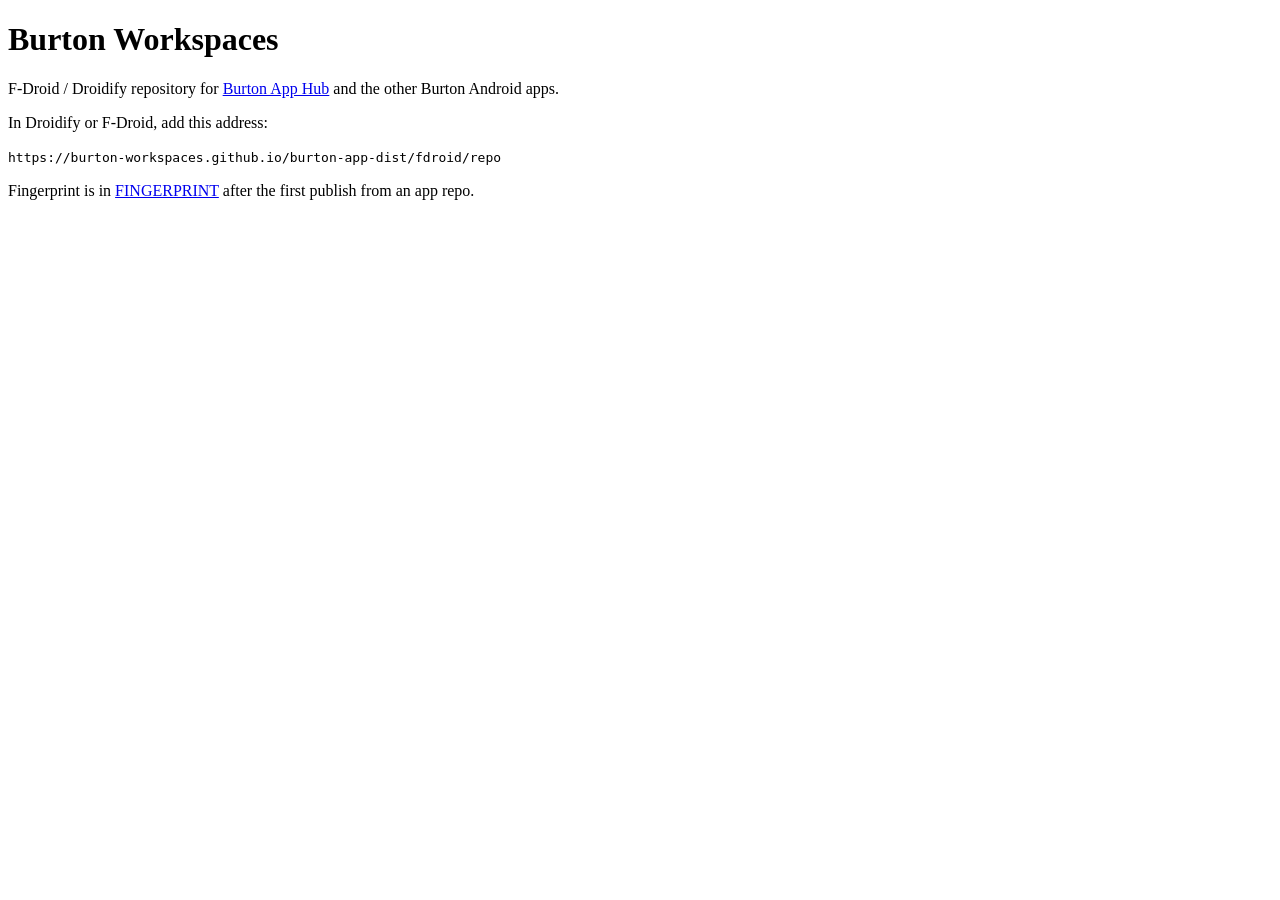
==== commit 1f778fa5: "Host the F-Droid catalog at burton-app-dist." ====
--- a/index.html
+++ b/index.html
@@ -1,282 +1,23 @@
-<!doctype html>
-<html lang="en" dir="ltr">
+<!DOCTYPE html>
+<html lang="en">
 <head>
   <meta charset="utf-8">
   <meta name="viewport" content="width=device-width, initial-scale=1">
-  <title>F-Droid repo from Burton. | Burton Apps</title>
-  <script>
-    (function () {
-      var storageKey = "devlab-theme-color-mode";
-      var root = document.documentElement;
-      var defaultMode = "system";
-      var brandId = "burton";
-
-      function isValidMode(mode) {
-        return mode === "light" || mode === "dark" || mode === "system";
-      }
-
-      function getSystemTheme() {
-        return window.matchMedia && window.matchMedia("(prefers-color-scheme: dark)").matches
-          ? "dark"
-          : "light";
-      }
-
-      function resolveTheme(mode) {
-        return mode === "system" ? getSystemTheme() : mode;
-      }
-
-      function getStoredMode() {
-        try {
-          return localStorage.getItem(storageKey);
-        } catch (_) {
-          return null;
-        }
-      }
-
-      var storedMode = getStoredMode();
-      var mode = isValidMode(storedMode) ? storedMode : defaultMode;
-
-      if (!isValidMode(mode)) {
-        mode = "system";
-      }
-
-      root.dataset.themeDefault = defaultMode;
-      root.dataset.themeMode = mode;
-      root.dataset.theme = resolveTheme(mode);
-      root.dataset.brand = brandId;
-    })();
-  </script>
-  <meta name="description" content="Add the Burton Workspaces catalog in Droidify or F-Droid. Signed Android apps, hosted on GitHub Pages.">
-  <link rel="canonical" href="https://burton-workspaces.github.io/burton-sonos-fdroid/">
-  <meta property="og:title" content="F-Droid repo from Burton.">
-  <meta property="og:description" content="Add the Burton Workspaces catalog in Droidify or F-Droid. Signed Android apps, hosted on GitHub Pages.">
-  <meta property="og:type" content="website">
-  <meta property="og:url" content="https://burton-workspaces.github.io/burton-sonos-fdroid/">
-  <meta property="og:site_name" content="Burton Apps">
-  <meta name="twitter:card" content="summary">
-  <meta name="twitter:title" content="F-Droid repo from Burton.">
-  <meta name="twitter:description" content="Add the Burton Workspaces catalog in Droidify or F-Droid. Signed Android apps, hosted on GitHub Pages.">
-  <meta name="theme-color" content="#ffffff" media="(prefers-color-scheme: light)">
-  <meta name="theme-color" content="#071018" media="(prefers-color-scheme: dark)">
-  <link rel="icon" href="favicon.svg" type="image/svg+xml">
-  <link rel="stylesheet" href="css/main.css">
-  <link rel="stylesheet" href="css/custom.css">
-  <link rel="stylesheet" href="css/repo.css">
+  <title>Burton Workspaces F-Droid repo</title>
 </head>
 <body>
-  <a class="skip-link" href="#main-content">Skip to content</a>
-
-  <div class="site-shell">
-    <header class="site-header site-header-has-menu">
-      <div class="site-header-inner">
-        <a class="site-logo" href="./">
-          <img class="site-logo-mark site-logo-mark-image" src="assets/brand/burton.svg" alt="" width="32" height="32">
-          <span class="site-logo-text">Burton Apps</span>
-        </a>
-
-        <nav class="site-nav" aria-label="Main navigation">
-          <a class="site-nav-link is-active" href="./" aria-current="page">Home</a>
-          <a class="site-nav-link" href="fdroid/repo/">Catalog</a>
-          <a class="site-nav-link" href="https://apps.burton.work/docs/install">Install</a>
-          <a class="site-nav-link" href="https://apps.burton.work">Apps</a>
-          <a class="site-nav-link" href="https://burton.work">Burton</a>
-        </nav>
-
-        <button
-          class="theme-toggle"
-          type="button"
-          data-theme-toggle
-          aria-label="System theme"
-          title="System theme"
-        >
-          <svg class="theme-toggle-svg system" viewBox="0 0 24 24" focusable="false" aria-hidden="true" fill="none" stroke="currentColor" stroke-width="2" stroke-linecap="round" stroke-linejoin="round"><rect width="18" height="12" x="3" y="4" rx="2"></rect><path d="M8 20h8"></path><path d="M12 16v4"></path></svg>
-          <svg class="theme-toggle-svg sun" viewBox="0 0 24 24" focusable="false" aria-hidden="true" fill="none" stroke="currentColor" stroke-width="2" stroke-linecap="round" stroke-linejoin="round"><circle cx="12" cy="12" r="4"></circle><path d="M12 2v2.5"></path><path d="M12 19.5V22"></path><path d="M2 12h2.5"></path><path d="M19.5 12H22"></path><path d="M4.93 4.93l1.77 1.77"></path><path d="M17.3 17.3l1.77 1.77"></path><path d="M4.93 19.07l1.77-1.77"></path><path d="M17.3 6.7l1.77-1.77"></path></svg>
-          <svg class="theme-toggle-svg moon" viewBox="0 0 24 24" focusable="false" aria-hidden="true" fill="none" stroke="currentColor" stroke-width="2" stroke-linecap="round" stroke-linejoin="round"><path d="M21 12.8A9 9 0 1 1 11.2 3 7 7 0 0 0 21 12.8Z"></path></svg>
-        </button>
-
-        <button
-          class="site-menu-button"
-          type="button"
-          aria-label="Open menu"
-          aria-controls="site-menu"
-          aria-expanded="false"
-          data-site-menu-toggle
-        >
-          <span class="site-menu-button-icon" aria-hidden="true"></span>
-        </button>
-      </div>
-    </header>
-
-    <div class="site-menu-backdrop" data-site-menu-backdrop hidden></div>
-    <div
-      id="site-menu"
-      class="site-menu"
-      role="dialog"
-      aria-label="Mobile navigation"
-      aria-modal="true"
-      aria-hidden="true"
-      data-site-menu
-      data-site-menu-initial-panel="main"
-      inert
-    >
-      <div class="site-menu-header">
-        <p class="site-menu-title">Menu</p>
-        <button class="site-menu-close" type="button" aria-label="Close menu" data-site-menu-close>&times;</button>
-      </div>
-      <div id="site-menu-panel-main" class="site-menu-panel" data-site-menu-panel="main">
-        <nav class="site-menu-nav" aria-label="Main mobile navigation">
-          <a class="site-menu-link is-active" href="./" aria-current="page">Home</a>
-          <a class="site-menu-link" href="fdroid/repo/">Catalog</a>
-          <a class="site-menu-link" href="https://apps.burton.work/docs/install">Install</a>
-          <a class="site-menu-link" href="https://apps.burton.work">Apps</a>
-          <a class="site-menu-link" href="https://burton.work">Burton</a>
-        </nav>
-      </div>
-    </div>
-
-    <main id="main-content" class="site-main site-main-home-wide" tabindex="-1">
-      <div class="home-page home-page-wide">
-        <div class="home-first-screen">
-          <section class="hero hero-wide">
-            <div class="hero-copy">
-              <div class="hero-heading">
-                <p class="hero-eyebrow">Burton Apps</p>
-                <h1 class="hero-title">F-Droid repo from Burton.</h1>
-              </div>
-              <div class="hero-lead">
-                <p class="hero-description">
-                  Add this catalog in Droidify or F-Droid. Same signed APKs as
-                  the apps site, hosted on GitHub Pages.
-                </p>
-                <div class="hero-content">
-                  <p>
-                    Two packages today: Burton Sonos on the local network, and Burton App Hub for installing from this repository.
-                  </p>
-                </div>
-                <div class="hero-actions">
-                  <a
-                    class="button button-primary"
-                    href="https://fdroid.link/#https://burton-workspaces.github.io/burton-sonos-fdroid/fdroid/repo?fingerprint=D517D045B3E2FB297C0EC0BBA17AFF03488A4BB4EF431331A3A1C3FB46A5EFB6"
-                  >
-                    Add in Droidify
-                  </a>
-                  <a class="button button-secondary" href="https://apps.burton.work/docs/install">
-                    How to install
-                  </a>
-                </div>
-              </div>
-            </div>
-          </section>
-
-          <section class="app-catalog" aria-label="Android applications">
-            <ul class="app-grid">
-              <li class="app-card">
-                <div class="app-card-mark">
-                  <img src="assets/apps/burton-sonos.svg" alt="" width="64" height="64">
-                </div>
-                <div class="app-card-body">
-                  <p class="app-card-kicker">Android · v1.4.1</p>
-                  <h2 class="app-card-title">Burton Sonos</h2>
-                  <p class="app-card-description">Local-network Android client for Sonos rooms, sources, and Spotify.</p>
-                  <div class="app-card-actions">
-                    <a class="button button-primary" href="fdroid/repo/burton-sonos-1.4.1.apk" download>Download APK</a>
-                    <a class="button button-secondary" href="https://github.com/Burton-Workspaces/burton-sonos-android">View on GitHub</a>
-                  </div>
-                </div>
-              </li>
-              <li class="app-card">
-                <div class="app-card-mark">
-                  <img src="assets/apps/burton-app-hub.svg" alt="" width="64" height="64">
-                </div>
-                <div class="app-card-body">
-                  <p class="app-card-kicker">Android · v1.0.0</p>
-                  <h2 class="app-card-title">Burton App Hub</h2>
-                  <p class="app-card-description">Install apps from Burton Workspaces F-Droid repositories.</p>
-                  <div class="app-card-actions">
-                    <a class="button button-primary" href="fdroid/repo/burton-app-hub-1.0.0.apk" download>Download APK</a>
-                    <a class="button button-secondary" href="https://github.com/Burton-Workspaces/burton-app-hub">View on GitHub</a>
-                  </div>
-                </div>
-              </li>
-            </ul>
-          </section>
-        </div>
-
-        <section class="repo-add" aria-labelledby="repo-heading">
-          <div class="repo-add-grid">
-            <div class="repo-panel">
-              <p class="repo-kicker">Droidify / F-Droid</p>
-              <h2 id="repo-heading">Repository address</h2>
-              <p>
-                Scan the QR code or paste the address below. The fingerprint is the SHA-256 of the repository signing key.
-              </p>
-              <dl class="repo-fields">
-                <div class="repo-field">
-                  <dt>Address</dt>
-                  <dd>
-                    <code>https://burton-workspaces.github.io/burton-sonos-fdroid/fdroid/repo</code>
-                    <button
-                      class="copy-button"
-                      type="button"
-                      data-copy="https://burton-workspaces.github.io/burton-sonos-fdroid/fdroid/repo"
-                      data-copy-label="Copy"
-                      data-copied-label="Copied"
-                    >
-                      <span data-copy-text>Copy</span>
-                    </button>
-                  </dd>
-                </div>
-                <div class="repo-field">
-                  <dt>Fingerprint</dt>
-                  <dd>
-                    <code class="fingerprint">D5 17 D0 45 B3 E2 FB 29 7C 0E C0 BB A1 7A FF 03 48 8A 4B B4 EF 43 13 31 A3 A1 C3 FB 46 A5 EF B6</code>
-                    <button
-                      class="copy-button"
-                      type="button"
-                      data-copy="D517D045B3E2FB297C0EC0BBA17AFF03488A4BB4EF431331A3A1C3FB46A5EFB6"
-                      data-copy-label="Copy"
-                      data-copied-label="Copied"
-                    >
-                      <span data-copy-text>Copy</span>
-                    </button>
-                  </dd>
-                </div>
-              </dl>
-            </div>
-            <figure class="repo-qr">
-              <a href="fdroid/repo/index.png" title="Enlarge repository QR code">
-                <img src="fdroid/repo/index.png" alt="QR code for the Burton Workspaces F-Droid repository" width="160" height="160">
-              </a>
-              <figcaption class="repo-qr-caption">Scan to add the repo</figcaption>
-            </figure>
-          </div>
-        </section>
-      </div>
-    </main>
-
-    <footer class="site-footer">
-      <div class="site-footer-inner">
-        <p class="site-footer-note">F-Droid catalog for Burton Workspaces. MIT licensed.</p>
-        <p class="site-footer-copyright">&copy; 2026 Burton Apps</p>
-        <nav class="site-footer-links" aria-label="Project">
-          <a class="site-footer-link" href="https://apps.burton.work">Apps</a>
-          <a class="site-footer-link" href="https://burton.work">Burton</a>
-          <a
-            class="site-footer-link site-footer-link-icon"
-            href="https://github.com/Burton-Workspaces/burton-sonos-fdroid"
-            aria-label="GitHub"
-          >
-            <span class="site-footer-link-mark" aria-hidden="true">
-              <svg focusable="false" class="social-icon" viewBox="0 0 24 24" fill="none" stroke="currentColor" stroke-width="2" stroke-linecap="round" stroke-linejoin="round"><path d="M9 19c-5 1.5-5-2.5-7-3m14 6v-3.9a3.4 3.4 0 0 0-.9-2.6c3.2-.4 6.5-1.6 6.5-7a5.4 5.4 0 0 0-1.5-3.7 5 5 0 0 0-.1-3.8s-1.2-.4-3.9 1.4a13.3 13.3 0 0 0-7.1 0C6.5 2.8 5.2 3.2 5.2 3.2a5 5 0 0 0-.1 3.8A5.4 5.4 0 0 0 3.6 10.7c0 5.4 3.3 6.6 6.5 7a3.4 3.4 0 0 0-.9 2.6V24"></path></svg>
-            </span>
-          </a>
-        </nav>
-      </div>
-    </footer>
-  </div>
-
-  <script src="js/theme.js"></script>
-  <script src="js/site-menu.js"></script>
-  <script src="js/copy.js"></script>
+  <h1>Burton Workspaces</h1>
+  <p>
+    F-Droid / Droidify repository for
+    <a href="https://github.com/Burton-Workspaces/burton-app-hub">Burton App Hub</a>
+    and the other Burton Android apps.
+  </p>
+  <p>In Droidify or F-Droid, add this address:</p>
+  <p><code>https://burton-workspaces.github.io/burton-app-dist/fdroid/repo</code></p>
+  <p>
+    Fingerprint is in
+    <a href="FINGERPRINT">FINGERPRINT</a>
+    after the first publish from an app repo.
+  </p>
 </body>
 </html>
